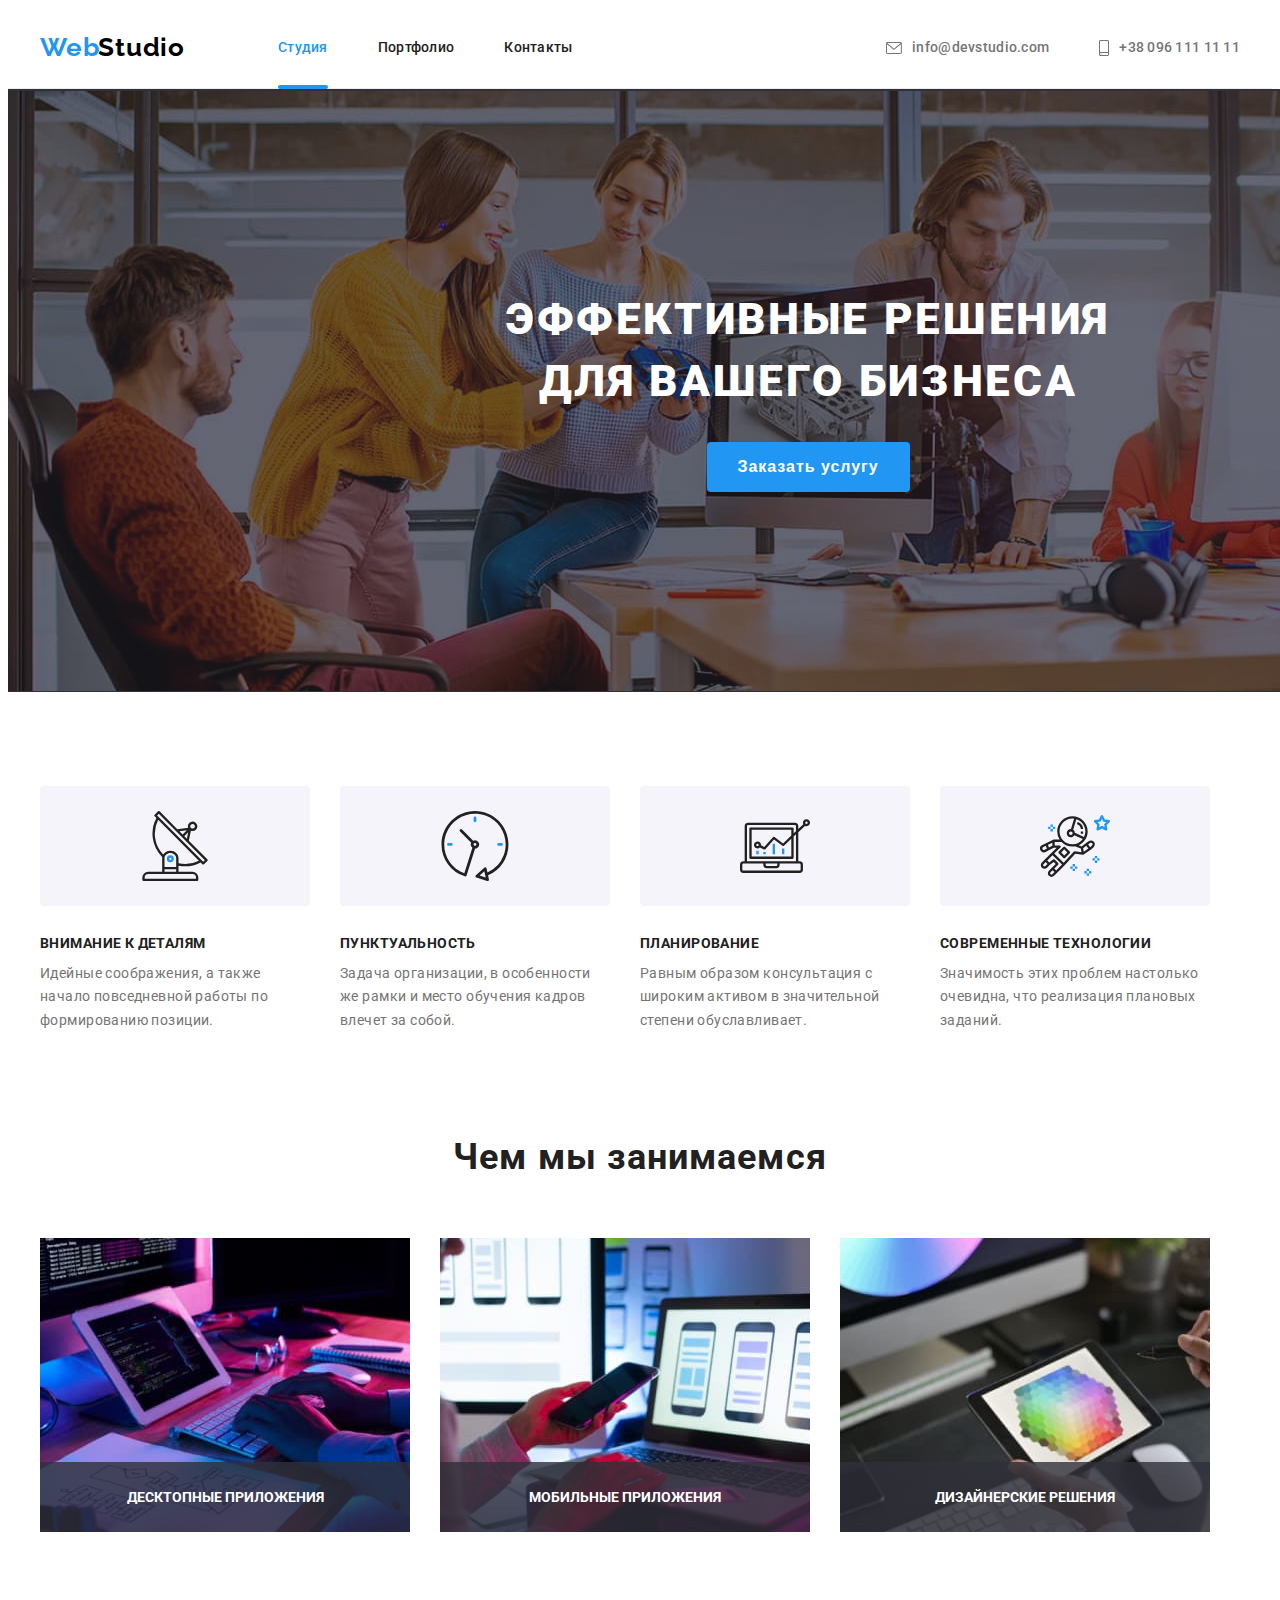
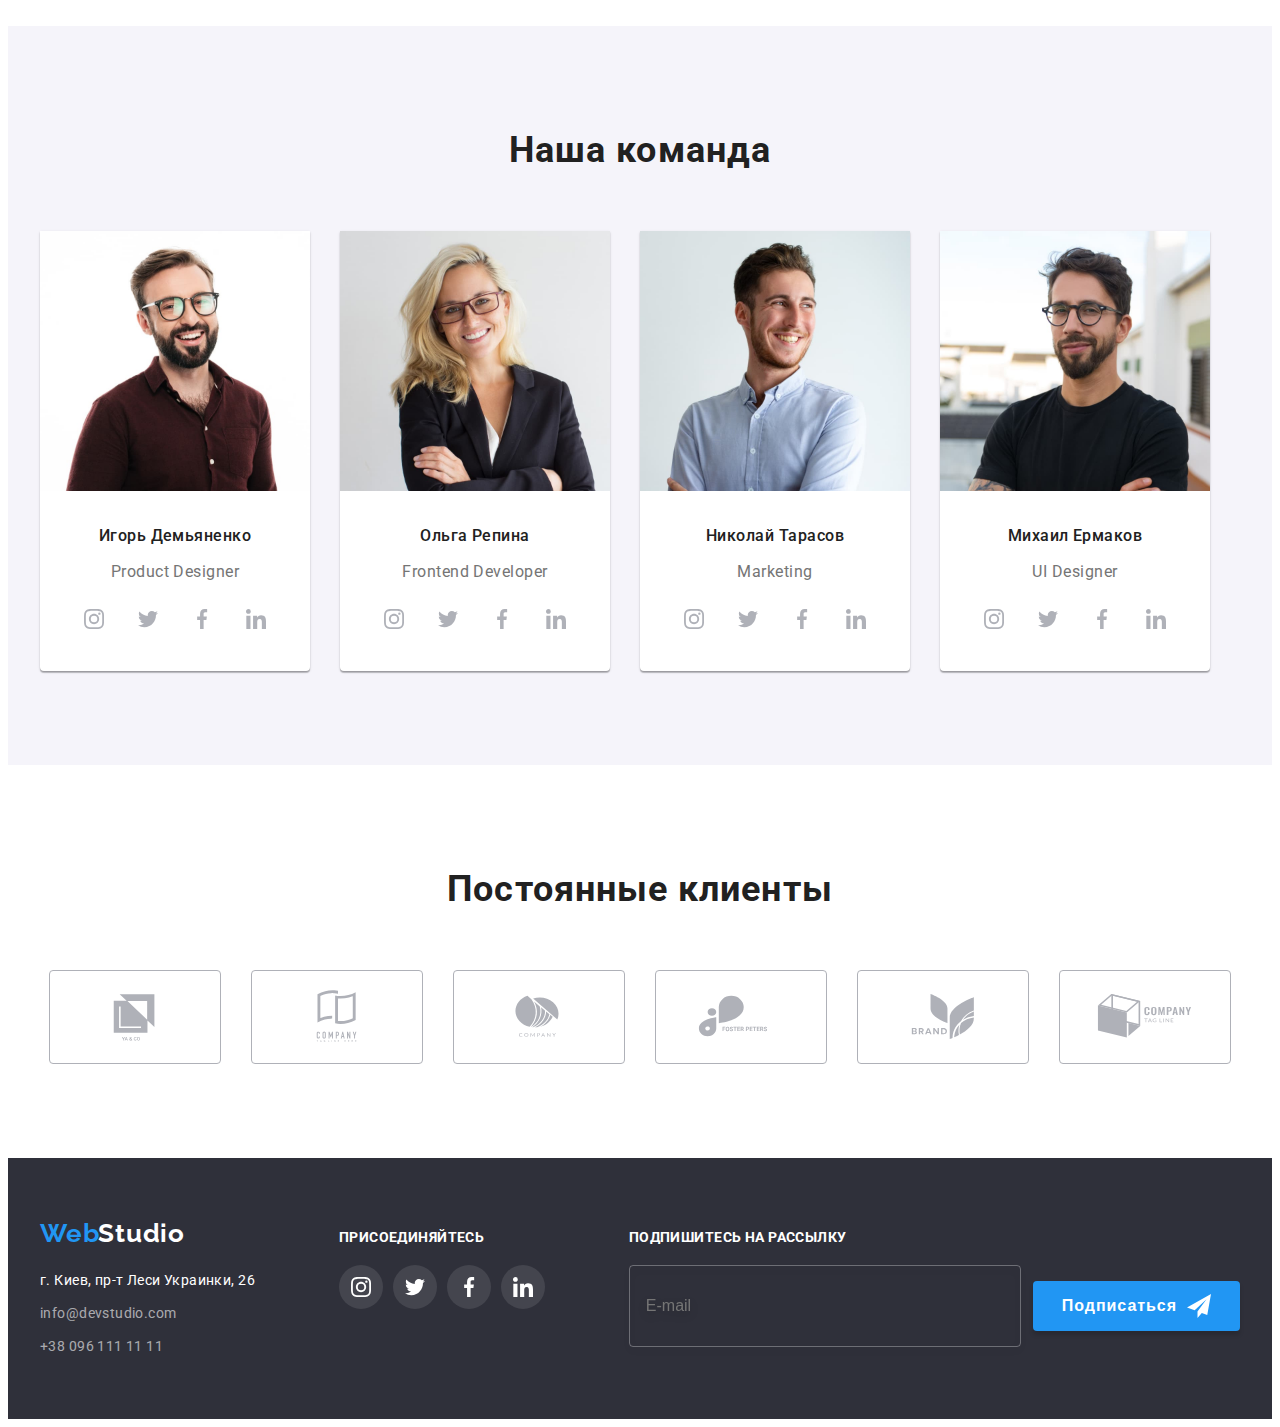
==== index.html @ ef0c88f1 "Initial commit" ====
<!DOCTYPE html>
<html lang="ru">
	<head>
		<meta charset="UTF-8" />
		<meta http-equiv="X-UA-Compatible" content="IE=edge" />
		<meta name="viewport" content="width=device-width, initial-scale=1.0" />
		<title>Студия</title>
		<link rel="preconnect" href="https://fonts.googleapis.com" />
		<link rel="preconnect" href="https://fonts.gstatic.com" crossorigin />
		<link
			href="https://fonts.googleapis.com/css2?family=Raleway:wght@700&family=Roboto:wght@400;500;700;900&display=swap"
			rel="stylesheet"
		/>
		<link
			rel="stylesheet"
			href="https://cdnjs.cloudflare.com/ajax/libs/modern-normalize/1.1.0/modern-normalize.min.css"
			integrity="sha512-wpPYUAdjBVSE4KJnH1VR1HeZfpl1ub8YT/NKx4PuQ5NmX2tKuGu6U/JRp5y+Y8XG2tV+wKQpNHVUX03MfMFn9Q=="
			crossorigin="anonymous"
			referrerpolicy="no-referrer"
		/>
		<link rel="stylesheet" href="./css/styles.css" />
	</head>
	<body>
		<!-- header section -->
		<header class="header">
			<div class="container header-container">
				<a class="logo link" href="index.html" lang="en">
					Web
					<span class="logo-text">Studio</span>
				</a>
				<nav class="nav">
					<ul class="nav-list list">
						<li><a class="nav-link link current" href="./index.html">Студия</a></li>
						<li><a class="nav-link link" href="./portfolio.html">Портфолио</a></li>
						<li><a class="nav-link link" href="">Контакты</a></li>
					</ul>
				</nav>
				<ul class="contacts-list list">
					<li>
						<a class="link header-contacts" href="mailto:info@devstudio.com">
							<svg class="contacts-icon" width="16" height="12">
								<use href="./images/icons/icons.svg#mail"></use>
							</svg>
							info@devstudio.com
						</a>
					</li>
					<li>
						<a class="link header-contacts" href="tel:+380961111111">
							<svg class="contacts-icon" width="10" height="16">
								<use href="./images/icons/icons.svg#smartphone"></use>
							</svg>
							+38 096 111 11 11
						</a>
					</li>
				</ul>
			</div>
		</header>
		<!-- main section -->
		<main class="maim">
			<!-- hero section -->
			<section class="hero section">
				<div class="hero-container container">
					<h1 class="hero-title">Эффективные решения для вашего бизнеса</h1>
					<button class="hero-btn" type="button" data-modal-open>Заказать услугу</button>
				</div>
			</section>
			<!-- abbout section -->
			<section class="abbout section">
				<div class="container">
					<h2 class="visually-hidden">Особености</h2>
					<ul class="list abbout-container">
						<li class="abbout-iteam">
							<div class="abbout-icon-box">
								<svg class="abbout-icon" width="70" height="70">
									<use href="./images/icons/icons.svg#antenna"></use>
								</svg>
							</div>
							<h3 class="abbout-title">Внимание к деталям</h3>
							<p class="abbout-text">
								Идейные соображения, а также начало повседневной работы по формированию позиции.
							</p>
						</li>
						<li class="abbout-iteam">
							<div class="abbout-icon-box">
								<svg class="abbout-icon" width="70" height="70">
									<use href="./images/icons/icons.svg#clock"></use>
								</svg>
							</div>
							<h3 class="abbout-title">Пунктуальность</h3>
							<p class="abbout-text">
								Задача организации, в особенности же рамки и место обучения кадров влечет за собой.
							</p>
						</li>
						<li class="abbout-iteam">
							<div class="abbout-icon-box">
								<svg class="abbout-icon" width="70" height="70">
									<use href="./images/icons/icons.svg#diagram"></use>
								</svg>
							</div>
							<h3 class="abbout-title">Планирование</h3>
							<p class="abbout-text">
								Равным образом консультация с широким активом в значительной степени обуславливает.
							</p>
						</li>
						<li class="abbout-iteam">
							<div class="abbout-icon-box">
								<svg class="abbout-icon" width="70" height="70">
									<use href="./images/icons/icons.svg#astronaut"></use>
								</svg>
							</div>
							<h3 class="abbout-title">Современные технологии</h3>
							<p class="abbout-text">Значимость этих проблем настолько очевидна, что реализация плановых заданий.</p>
						</li>
					</ul>
				</div>
			</section>
			<!--work section  -->
			<section class="work section">
				<div class="work-container container">
					<h2 class="work-title title">Чем мы занимаемся</h2>
					<ul class="work-containet list">
						<li class="work-item">
							<img class="work-picture" src="./images/index/work1.jpg" alt="Верстка" width="370" height="294" />
							<div class="work-box"><p class="work-text">Десктопные приложения</p></div>
						</li>
						<li class="work-item">
							<img src="./images/index/work2.jpg" alt="Дизайн" width="370" height="294" />
							<div class="work-box"><p class="work-text">Мобильные приложения</p></div>
						</li>
						<li class="work-item">
							<img src="./images/index/work3.jpg" alt="Внешнее оформление" width="370" height="294" />
							<div class="work-box"><p class="work-text">Дизайнерские решения</p></div>
						</li>
					</ul>
				</div>
			</section>
			<!-- team section -->
			<section class="team section">
				<div class="team-container container">
					<h2 class="team-title title">Наша команда</h2>
					<ul class="team-list list">
						<li class="team-iteam">
							<img
								class="team-img"
								src="./images/index/face1.jpg"
								alt="На фото Игорь Демьяненко"
								height="260"
								width="270"
							/>
							<div class="name-wrapper">
								<h3 class="name-title">Игорь Демьяненко</h3>
								<p class="name-text" lang="en">Product Designer</p>
								<ul class="social-list list">
									<li class="social-item item">
										<a class="socia-link" href="" target="_blank" rel="noopener noreferrer" aria-label="instagram">
											<svg class="social-icon" width="20" height="20">
												<use href="./images/icons/icons.svg#instagram"></use>
											</svg>
										</a>
									</li>
									<li class="social-item item">
										<a class="socia-link" href="" target="_blank" rel="noopener noreferrer" aria-label="twitter">
											<svg class="social-icon" width="20" height="20">
												<use href="./images/icons/icons.svg#twitter"></use>
											</svg>
										</a>
									</li>
									<li class="social-item item">
										<a class="socia-link" href="" target="_blank" rel="noopener noreferrer" aria-label="facebook">
											<svg class="social-icon" width="20" height="20">
												<use href="./images/icons/icons.svg#facebook"></use>
											</svg>
										</a>
									</li>
									<li class="social-item item">
										<a class="socia-link" href="" target="_blank" rel="noopener noreferrer" aria-label="linkedin">
											<svg class="social-icon" width="20" height="20">
												<use href="./images/icons/icons.svg#linkedin"></use>
											</svg>
										</a>
									</li>
								</ul>
							</div>
						</li>
						<li class="team-iteam">
							<img
								class="team-img"
								src="./images/index/face2.jpg"
								alt="На фото Ольга Репина"
								height="260"
								width="270"
							/>
							<div class="name-wrapper">
								<h3 class="name-title">Ольга Репина</h3>
								<p class="name-text" lang="en">Frontend Developer</p>
								<ul class="social-list list">
									<li class="social-item item">
										<a class="socia-link" href="" target="_blank" rel="noopener noreferrer" aria-label="instagram">
											<svg class="social-icon" width="20" height="20">
												<use href="./images/icons/icons.svg#instagram"></use>
											</svg>
										</a>
									</li>
									<li class="social-item item">
										<a class="socia-link" href="" target="_blank" rel="noopener noreferrer" aria-label="twitter">
											<svg class="social-icon" width="20" height="20">
												<use href="./images/icons/icons.svg#twitter"></use>
											</svg>
										</a>
									</li>
									<li class="social-item item">
										<a class="socia-link" href="" target="_blank" rel="noopener noreferrer" aria-label="facebook">
											<svg class="social-icon" width="20" height="20">
												<use href="./images/icons/icons.svg#facebook"></use>
											</svg>
										</a>
									</li>
									<li class="social-item item">
										<a class="socia-link" href="" target="_blank" rel="noopener noreferrer" aria-label="linkedin">
											<svg class="social-icon" width="20" height="20">
												<use href="./images/icons/icons.svg#linkedin"></use>
											</svg>
										</a>
									</li>
								</ul>
							</div>
						</li>
						<li class="team-iteam">
							<img
								class="team-img"
								src="./images/index/face3.jpg"
								alt="На фото Николай Тарасов"
								height="260"
								width="270"
							/>
							<div class="name-wrapper">
								<h3 class="name-title">Николай Тарасов</h3>
								<p class="name-text" lang="en">Marketing</p>
								<ul class="social-list list">
									<li class="social-item item">
										<a class="socia-link" href="" target="_blank" rel="noopener noreferrer" aria-label="instagram">
											<svg class="social-icon" width="20" height="20">
												<use href="./images/icons/icons.svg#instagram"></use>
											</svg>
										</a>
									</li>
									<li class="social-item item">
										<a class="socia-link" href="" target="_blank" rel="noopener noreferrer" aria-label="twitter">
											<svg class="social-icon" width="20" height="20">
												<use href="./images/icons/icons.svg#twitter"></use>
											</svg>
										</a>
									</li>
									<li class="social-item item">
										<a class="socia-link" href="" target="_blank" rel="noopener noreferrer" aria-label="facebook">
											<svg class="social-icon" width="20" height="20">
												<use href="./images/icons/icons.svg#facebook"></use>
											</svg>
										</a>
									</li>
									<li class="social-item item">
										<a class="socia-link" href="" target="_blank" rel="noopener noreferrer" aria-label="linkedin">
											<svg class="social-icon" width="20" height="20">
												<use href="./images/icons/icons.svg#linkedin"></use>
											</svg>
										</a>
									</li>
								</ul>
							</div>
						</li>
						<li class="team-iteam">
							<img
								class="team-img"
								src="./images/index/face4.jpg"
								alt="На фото Михаил Ермаков"
								height="260"
								width="270"
							/>
							<div class="name-wrapper">
								<h3 class="name-title">Михаил Ермаков</h3>
								<p class="name-text" lang="en">UI Designer</p>
								<ul class="social-list list">
									<li class="social-item item">
										<a class="socia-link" href="" target="_blank" rel="noopener noreferrer" aria-label="instagram">
											<svg class="social-icon" width="20" height="20">
												<use href="./images/icons/icons.svg#instagram"></use>
											</svg>
										</a>
									</li>
									<li class="social-item item">
										<a class="socia-link" href="" target="_blank" rel="noopener noreferrer" aria-label="twitter">
											<svg class="social-icon" width="20" height="20">
												<use href="./images/icons/icons.svg#twitter"></use>
											</svg>
										</a>
									</li>
									<li class="social-item item">
										<a class="socia-link" href="" target="_blank" rel="noopener noreferrer" aria-label="facebook">
											<svg class="social-icon" width="20" height="20">
												<use href="./images/icons/icons.svg#facebook"></use>
											</svg>
										</a>
									</li>
									<li class="social-item item">
										<a class="socia-link" href="" target="_blank" rel="noopener noreferrer" aria-label="linkedin">
											<svg class="social-icon" width="20" height="20">
												<use href="./images/icons/icons.svg#linkedin"></use>
											</svg>
										</a>
									</li>
								</ul>
							</div>
						</li>
					</ul>
				</div>
			</section>
			<section class="customers section">
				<div class="customers-container container">
					<h2 class="customers-title title">Постоянные клиенты</h2>
					<ul class="customers-list list">
						<li class="customers-item item">
							<a href="" class="customers-link link" target="_blank" rel="noopener noreferrer">
								<svg class="customers-icon icon" width="106" height="60">
									<use href="./images/icons/icons.svg#logo1"></use>
								</svg>
							</a>
						</li>
						<li class="customers-item item">
							<a href="" class="customers-link link" target="_blank" rel="noopener noreferrer">
								<svg class="customers-icon icon" width="106" height="60">
									<use href="./images/icons/icons.svg#logo2"></use>
								</svg>
							</a>
						</li>
						<li class="customers-item item">
							<a href="" class="customers-link link" target="_blank" rel="noopener noreferrer">
								<svg class="customers-icon icon" width="106" height="60">
									<use href="./images/icons/icons.svg#logo3"></use>
								</svg>
							</a>
						</li>
						<li class="customers-item item">
							<a href="" class="customers-link link" target="_blank" rel="noopener noreferrer">
								<svg class="customers-icon icon" width="106" height="60">
									<use href="./images/icons/icons.svg#logo4"></use>
								</svg>
							</a>
						</li>
						<li class="customers-item item">
							<a href="" class="customers-link link" target="_blank" rel="noopener noreferrer">
								<svg class="customers-icon icon" width="106" height="60">
									<use href="./images/icons/icons.svg#logo5"></use>
								</svg>
							</a>
						</li>
						<li class="customers-item item">
							<a href="" class="customers-link link" target="_blank" rel="noopener noreferrer">
								<svg class="customers-icon icon" width="106" height="60">
									<use href="./images/icons/icons.svg#logo6"></use>
								</svg>
							</a>
						</li>
					</ul>
				</div>
			</section>
		</main>
		<!-- footer section -->
		<footer class="footer">
			<div class="footer-container container">
				<div class="footer-address">
					<a class="footer-logo logo link" href="index.html" lang="en">
						Web
						<span class="logo-text-footer">Studio</span>
					</a>
					<address class="address">
						<ul class="address-list list">
							<li class="address-link">
								<a
									class="link map-link"
									href="https://goo.gl/maps/qAN8Z4eKV2x6crum7"
									target="_blank"
									rel="noopener noreferrer"
								>
									г. Киев, пр-т Леси Украинки, 26
								</a>
							</li>
							<li class="address-link">
								<a class="link contacts-footer" href="mailto:info@devstudio.com">info@devstudio.com</a>
							</li>
							<li class="address-link">
								<a class="link contacts-footer" href="tel:+380961111111">+38 096 111 11 11</a>
							</li>
						</ul>
					</address>
				</div>
				<div class="footer-socials">
					<h2 class="socials-title title">присоединяйтесь</h2>
					<ul class="footer-social-list list">
						<li class="footer-social-item item">
							<a class="footer-socia-link" href="" target="_blank" rel="noopener noreferrer" aria-label="instagram">
								<svg class="footer-social-icon" width="20" height="20">
									<use href="./images/icons/icons.svg#instagram"></use>
								</svg>
							</a>
						</li>
						<li class="footer-social-item item">
							<a class="footer-socia-link" href="" target="_blank" rel="noopener noreferrer" aria-label="twitter">
								<svg class="footer-social-icon" width="20" height="20">
									<use href="./images/icons/icons.svg#twitter"></use>
								</svg>
							</a>
						</li>
						<li class="footer-social-item item">
							<a class="footer-socia-link" href="" target="_blank" rel="noopener noreferrer" aria-label="facebook">
								<svg class="footer-social-icon" width="20" height="20">
									<use href="./images/icons/icons.svg#facebook"></use>
								</svg>
							</a>
						</li>
						<li class="footer-social-item item">
							<a class="footer-socia-link" href="" target="_blank" rel="noopener noreferrer" aria-label="linkedin">
								<svg class="footer-social-icon" width="20" height="20">
									<use href="./images/icons/icons.svg#linkedin"></use>
								</svg>
							</a>
						</li>
					</ul>
				</div>
				<div class="footer-subscribe">
					<h2 class="footer-subscribe-title title">Подпишитесь на рассылку</h2>
					<form class="footer-form">
						<input class="footer-form-input" type="email" name="footerusermail" placeholder="E-mail" />
						<button class="footer-form-btn" type="submit">
							Подписаться
							<svg class="footer-btn-icon" width="24" height="24">
								<use href="./images/icons/icons.svg#icon-send"></use>
							</svg>
						</button>
					</form>
				</div>
			</div>
		</footer>
		<!-- modal window -->
		<div class="backdrop is-hidden" data-modal>
			<div class="modal">
				<button class="modal-btn-close" type="button" data-modal-close>
					<svg class="modal-btn-icon" width="11" height="11">
						<use href="./images/icons/icons.svg#close"></use>
					</svg>
				</button>
				<!-- modal-form -->
				<form class="register-form">
					<strong class="register-form-title">Оставьте свои данные, мы вам перезвоним</strong>
					<div class="register-form-group" role="group">
						<label class="register-form-wrap" for="user-name">
							<span class="register-form-label">Имя</span>
							<input class="register-form-input" type="text" id="user-name" name="username" />
							<svg class="register-form-icon" width="12" height="12">
								<use href="./images/icons/icons.svg#modal-profile"></use>
							</svg>
						</label>
						<label class="register-form-wrap" for="user-phone">
							<span class="register-form-label">Телефон</span>
							<input class="register-form-input" type="tel" id="user-phone" name="userphone" />
							<svg class="register-form-icon" width="12" height="12">
								<use href="./images/icons/icons.svg#modal-phone"></use>
							</svg>
						</label>
						<label class="register-form-wrap" for="user-mail">
							<span class="register-form-label">Почта</span>
							<input class="register-form-input" type="email" id="user-mail" name="usermail" />
							<svg class="register-form-icon" width="12" height="12">
								<use href="./images/icons/icons.svg#modal-mail"></use>
							</svg>
						</label>
						<label class="register-form-wrap">
							<span class="register-form-label">Комментарий</span>
							<textarea class="register-form-message" name="coments" rows="5" placeholder="Введите текст"></textarea>
						</label>
					</div>

					<label class="register-form-agreement" for="checkbox">
						<input class="register-checkbox visually-hidden" required type="checkbox" name="agreement" id="checkbox" />
						<svg class="register-icon" width="16" height="15">
							<use class="register-icon-uncheck" href="./images/icons/icons.svg#register-icon-uncheck"></use>
							<use class="register-icon-check" href="./images/icons/icons.svg#register-icon-check"></use>
						</svg>
						<span class="register-form-agreement-text">
							Соглашаюсь с рассылкой и принимаю
							<a class="register-form-agreement-text-link" href="">Условия договора</a>
						</span>
					</label>

					<button class="register-form-btn" type="submit">Отправить</button>
				</form>
			</div>
		</div>
		<script src="./js/modal.js"></script>
	</body>
</html>
---- css/styles.css ----
/*  "Roboto", sans-serif;
	"Raleway", sans-serif; */
:root {
	--black-text-color: #212121;
	--gray-text-color: #757575;
	--blue-text-color: #2196f3;
	--selection-btn-color: #188ce8;
	--white-bgr-text-color: #ffffff;
	--gray-icon-color: #afb1b8;
	--secondary-bgr-color: #f5f4fa;
	--hero-footer-bgr-color: #2f303a;
	--footer-text-color: rgba(255, 255, 255, 0.6);
	--work-bgr-color: rgba(47, 48, 58, 0.8);
}
body {
	background-color: var(--white-bgr-text-color);
	font-family: "Roboto", sans-serif;
	color: var(--black-text-color);
}
/* reset */
h1,
h2,
h3,
h4,
h5,
h6,
p,
ul {
	margin: 0;
	padding: 0;
}
img {
	display: block;
}
.list {
	list-style: none;
}
.link {
	text-decoration: none;
	margin: 0;
	padding: 0;

	transition: color 250ms cubic-bezier(0.4, 0, 0.2, 1);
}
.visually-hidden {
	position: absolute;
	width: 1px;
	height: 1px;
	margin: -1px;
	border: 0;
	padding: 0;

	white-space: nowrap;
	clip-path: inset(100%);
	clip: rect(0 0 0 0);
	overflow: hidden;
}
/*  */
/* base styles */
.container {
	width: 1200px;
	padding-left: 15px;
	padding-right: 15px;
	margin-left: auto;
	margin-right: auto;
}
.section {
	padding-top: 94px;
	padding-bottom: 94px;
}
/* h2 title */
.title {
	font-weight: 700;
	font-size: 36px;
	line-height: 1.7;
	text-align: center;
	letter-spacing: 0.03em;
}
/*  */
/* header */
.header {
	border-bottom: 1px solid #ececec;
}
.header-container {
	display: flex;
	align-items: center;
	padding-top: 0;
	padding-bottom: 0;
}
.logo {
	color: var(--blue-text-color);
	font-family: "Raleway", sans-serif;
	font-weight: 700;
	font-size: 26px;
	line-height: 1.2;
	letter-spacing: 0.03em;
	word-spacing: -0.3em;

	margin-right: 93px;
}
.logo-text {
	color: #000000;
}
.nav-link,
.header-contacts {
	display: block;
}
.nav {
	margin-right: auto;
}

.nav-list {
	display: flex;
	gap: 50px;
}
.nav-link {
	color: var(--black-text-color);
	font-weight: 500;
	font-size: 14px;
	line-height: 1.1;
	letter-spacing: 0.02em;

	padding-top: 32px;
	padding-bottom: 32px;

	transition: color 250ms cubic-bezier(0.4, 0, 0.2, 1);
}
.contacts-list {
	display: flex;

	gap: 50px;
}
.header-contacts {
	display: flex;
	justify-content: center;
	align-items: center;

	color: var(--gray-text-color);
	font-weight: 500;
	font-size: 14px;
	line-height: 1.1;
	letter-spacing: 0.02em;

	padding-top: 32px;
	padding-bottom: 32px;

	transition: color 250ms cubic-bezier(0.4, 0, 0.2, 1);
}
.contacts-icon {
	fill: currentColor;
	margin-right: 10px;
}
.contacts-icon:hover,
.contacts-icon:focus {
	fill: currentColor;
}
.current {
	color: var(--blue-text-color);
	position: relative;
}
.current::after {
	content: "";
	position: absolute;
	bottom: -1px;

	display: block;
	width: 100%;
	height: 4px;

	border-radius: 2px;
	background-color: var(--blue-text-color);
}
.link:hover,
.link:focus {
	color: var(--blue-text-color);
}
.link:active {
	color: var(--selection-btn-color);
}

/* hero */
.hero {
	width: 1600px;
	margin-left: auto;
	margin-right: auto;
	background-color: var(--hero-footer-bgr-color);
	background-image: linear-gradient(to right, rgba(47, 48, 58, 0.4), rgba(47, 48, 58, 0.4)),
		url(../images/index/hero-bgr.jpg);
	background-repeat: no-repeat;
	background-position: center;
	padding-top: 200px;
	padding-bottom: 200px;
}
.hero-container {
	padding-top: 0;
	padding-bottom: 0;
}
.hero-title {
	color: var(--white-bgr-text-color);
	font-weight: 900;
	font-size: 44px;
	line-height: 1.4;
	text-align: center;
	letter-spacing: 0.06em;
	text-transform: uppercase;

	width: 696px;
	margin-bottom: 30px;
	margin-left: auto;
	margin-right: auto;
}
.hero-btn {
	display: block;
	background-color: var(--blue-text-color);
	color: var(--white-bgr-text-color);
	border: none;
	cursor: pointer;
	font-weight: 700;
	font-size: 16px;
	line-height: 1.9;
	letter-spacing: 0.06em;
	border-radius: 4px;

	min-width: 200px;
	min-height: 50px;
	margin-left: auto;
	margin-right: auto;
	padding: 9px 31px;

	transition: background-color 250ms cubic-bezier(0.4, 0, 0.2, 1);
}

.hero-btn:hover,
.hero-btn:focus {
	background-color: var(--selection-btn-color);
}
/* abbout */
.abbout-container {
	display: flex;
	gap: 30px;
}
.abbout-icon-box {
	margin-bottom: 30px;
	display: flex;
	align-items: center;
	justify-content: center;
	width: 270px;
	height: 120px;
	background: var(--secondary-bgr-color);
	border-radius: 4px;
}
.abbout-title {
	color: var(--black-text-color);
	font-weight: 700;
	font-size: 14px;
	line-height: 1.1;
	letter-spacing: 0.03em;
	text-transform: uppercase;

	margin-bottom: 10px;
}
.abbout-iteam {
	width: 270px;
}
.abbout-text {
	color: var(--gray-text-color);
	font-size: 14px;
	line-height: 1.7;
	letter-spacing: 0.03em;

	width: 270px;
}

/* work */
.work {
	padding-top: 0;
}

.work-title {
	margin-bottom: 50px;
}
.work-containet {
	display: flex;
	gap: 30px;
}
/* .work-picture {

} */
.work-item {
	position: relative;
	display: flex;
	width: 370px;
}
.work-box {
	display: flex;
	align-items: center;
	justify-content: center;
	position: absolute;
	bottom: 0;
	width: 370px;
	height: 70px;
	background-color: var(--work-bgr-color);
}
.work-text {
	font-weight: 700;
	font-size: 14px;
	line-height: calc(16 / 14);
	text-transform: uppercase;
	color: var(--white-bgr-text-color);
	cursor: default;
}
/* team section*/
.team {
	background-color: var(--secondary-bgr-color);
}
.team-title {
	margin-bottom: 50px;
}
.team-list {
	display: flex;
	gap: 30px;
}
.name-wrapper {
	padding-top: 30px;
	padding-bottom: 30px;
	padding-left: 5px;
	padding-right: 5px;
}
.team-iteam {
	background: var(--white-bgr-text-color);
	border-radius: 0px 0px 4px 4px;
	box-shadow: 0px 1px 3px rgba(0, 0, 0, 0.12), 0px 1px 1px rgba(0, 0, 0, 0.14), 0px 2px 1px rgba(0, 0, 0, 0.2);

	width: 270px;
}
.name-title {
	color: var(--black-text-color);
	font-weight: 500;
	font-size: 16px;
	line-height: 1.9;
	text-align: center;
	letter-spacing: 0.03em;

	margin-bottom: 10px;
}
.name-text {
	color: var(--gray-text-color);
	font-size: 16px;
	line-height: calc(19 / 16);
	text-align: center;
	letter-spacing: 0.03em;

	margin-bottom: 16px;
}
.social-list {
	display: flex;
	align-items: center;
	justify-content: center;
	gap: 10px;
}
.socia-link {
	display: flex;
	align-items: center;
	justify-content: center;
	width: 44px;
	height: 44px;
	border-radius: 50%;

	transition: background-color 250ms cubic-bezier(0.4, 0, 0.2, 1);
}
.socia-link:hover,
.socia-link:focus {
	background-color: var(--blue-text-color);
	border-radius: 50%;
}
.social-icon {
	fill: var(--gray-icon-color);

	transition: fill 250ms cubic-bezier(0.4, 0, 0.2, 1);
}
.socia-link:hover .social-icon,
.socia-link:focus .social-icon {
	fill: var(--white-bgr-text-color);
}
/* customers section */
.customers-title {
	margin-bottom: 50px;
}
.customers-list {
	display: flex;
	align-items: center;
	justify-content: center;
	gap: 30px;
}
.customers-link {
	border: 1px solid var(--gray-icon-color);
	border-radius: 4px;
	width: 170px;
	height: 92px;
	display: flex;
	justify-content: center;
	align-items: center;

	transition: border 250ms cubic-bezier(0.4, 0, 0.2, 1);
}
.customers-link:hover,
.customers-link:focus {
	border: 1px solid var(--blue-text-color);
	border-radius: 4px;
}
.customers-icon {
	fill: var(--gray-icon-color);

	transition: fill 250ms cubic-bezier(0.4, 0, 0.2, 1);
}
.customers-link:hover .customers-icon,
.customers-link:focus .customers-icon {
	fill: var(--blue-text-color);
}

/* footer */
.footer {
	background-color: var(--hero-footer-bgr-color);
	padding-top: 60px;
	padding-bottom: 60px;
}
.footer-container {
	display: flex;
	justify-content: space-between;
	align-items: baseline;
	gap: 70px;
	padding-top: 0;
	padding-bottom: 0;
}
.footer-logo {
	display: inline-block;
	margin-right: 0;
	margin-bottom: 20px;
}
.logo-text-footer {
	color: var(--white-bgr-text-color);
}

.address {
	font-style: normal;
}
.address-link {
	margin-bottom: 9px;
}
.address-link:nth-last-child(1) {
	margin-bottom: 0;
}
.map-link {
	color: var(--white-bgr-text-color);
	font-size: 14px;
	line-height: 1.7;
	letter-spacing: 0.03em;
}
.contacts-footer {
	color: var(--footer-text-color);
	font-size: 14px;
	line-height: 1.7;
	letter-spacing: 0.03em;
}

.socials-title {
	text-align: left;
	color: var(--white-bgr-text-color);
	font-size: 14px;
	line-height: calc(16 / 14);
	text-transform: uppercase;
	margin-bottom: 20px;
}
.footer-social-links-box {
	padding-bottom: 30px;
}
.footer-social-list {
	display: flex;
	align-items: center;
	justify-content: center;
	gap: 10px;
}
.footer-socia-link {
	display: flex;
	align-items: center;
	justify-content: center;
	width: 44px;
	height: 44px;
	background-color: rgba(255, 255, 255, 0.1);
	border-radius: 50%;

	transition: background-color 250ms cubic-bezier(0.4, 0, 0.2, 1);
}
.footer-socia-link:hover,
.socia-link:focus {
	background-color: var(--blue-text-color);
}
.footer-social-icon {
	fill: var(--white-bgr-text-color);

	transition: fill 250ms cubic-bezier(0.4, 0, 0.2, 1);
}
.footer-socia-link:hover .social-icon {
	fill: var(--white-bgr-text-color);
}
.footer-subscribe-title {
	text-align: left;
	color: var(--white-bgr-text-color);
	font-size: 14px;
	line-height: calc(16 / 14);
	text-transform: uppercase;
	margin-bottom: 20px;
}

.footer-form {
	display: flex;
	align-items: center;
	justify-content: center;
	gap: 12px;
}

.footer-form-input {
	width: 358px;
	height: 50px;

	font-size: 16px;
	line-height: calc(20 / 16);

	color: rgba(255, 255, 255, 0.6);

	background-color: transparent;
	border: 1px solid rgba(255, 255, 255, 0.3);
	filter: drop-shadow(0px 4px 4px rgba(0, 0, 0, 0.15));
	border-radius: 4px;

	padding: 15px 16px;

	outline: transparent;
}

.footer-form-btn {
	display: flex;
	justify-content: center;
	align-items: center;
	gap: 10px;

	min-width: 200px;
	min-height: 50px;
	padding: 10px 29px;

	background-color: var(--blue-text-color);
	color: var(--white-bgr-text-color);
	fill: var(--white-bgr-text-color);
	border: none;
	cursor: pointer;
	font-weight: 700;
	font-size: 16px;
	line-height: calc(30 / 16);
	letter-spacing: 0.06em;
	border-radius: 4px;

	box-shadow: 0px 4px 4px rgba(0, 0, 0, 0.15);

	transition: background-color 250ms cubic-bezier(0.4, 0, 0.2, 1);
}
.footer-form-btn:hover,
.footer-form-btn:focus {
	background-color: var(--selection-btn-color);
}

/**
  |============================
  | portfolio.html
  |============================
*/
.filter {
	display: flex;
	justify-content: center;
	gap: 8px;
	margin-bottom: 50px;
}
/* filter button */
.filter-btn {
	cursor: pointer;
	font-family: "Roboto";
	font-weight: 500;
	font-size: 16px;
	line-height: 1.6;
	text-align: center;
	letter-spacing: 0.03em;
	background-color: var(--secondary-bgr-color);

	padding: 5px 22px;
	border-radius: 4px;
	border: none;

	transition: background-color 250ms cubic-bezier(0.4, 0, 0.2, 1), color 250ms cubic-bezier(0.4, 0, 0.2, 1),
		box-shadow 250ms cubic-bezier(0.4, 0, 0.2, 1);
}
.filter-btn:hover,
.filter-btn:focus {
	background-color: var(--selection-btn-color);
	color: var(--white-bgr-text-color);
	box-shadow: 0px 3px 1px rgba(0, 0, 0, 0.1), 0px 1px 2px rgba(0, 0, 0, 0.08), 0px 2px 2px rgba(0, 0, 0, 0.12);
}
.current-btn {
	background-color: var(--blue-text-color);
	color: var(--white-bgr-text-color);
}
/* portfolio list */
.portfolio-list {
	display: flex;
	flex-wrap: wrap;
	gap: 30px;
}
.portrolio-wrapper {
	padding: 20px 24px;
	border: 1px solid #eeeeee;
	border-top: none;
}
.portfolio-link {
	display: block;
	transition: box-shadow 250ms cubic-bezier(0.4, 0, 0.2, 1);
}
.portfolio-link:hover,
.portfolio-link:focus {
	box-shadow: 0px 1px 1px rgba(0, 0, 0, 0.12), 0px 4px 4px rgba(0, 0, 0, 0.06), 1px 4px 6px rgba(0, 0, 0, 0.16);
}
.portfolio-title {
	color: var(--black-text-color);
	font-weight: 700;
	font-size: 18px;
	line-height: 2;
	letter-spacing: 0.06em;

	margin-bottom: 4px;
}
.portfolio-text {
	color: var(--gray-text-color);
	font-size: 16px;
	line-height: 1.9;
	letter-spacing: 0.03em;
}

.portfilio-card {
	position: relative;
	overflow: hidden;
}

.overlay {
	position: absolute;
	top: 0;
	left: 0;

	transform: translateY(100%);

	width: 100%;
	height: 100%;
	padding: 63px 24px;

	display: flex;
	align-items: center;
	justify-content: center;

	background: rgba(33, 150, 243, 0.9);

	transition: transform 250ms cubic-bezier(0.4, 0, 0.2, 1);
}
.portfolio-link:hover .overlay {
	transform: translateY(0);
}
.overlay-text {
	font-family: "Roboto";
	font-size: 18px;
	line-height: calc(28 / 18);
	letter-spacing: 0.03em;
	text-align: left;

	color: #ffffff;
}
/**
  |============================
  | modal
  |============================
*/
.backdrop {
	position: fixed;
	top: 0;
	left: 0;

	width: 100%;
	height: 100%;

	background: rgba(0, 0, 0, 0.2);

	opacity: 1;
	visibility: visible;
	pointer-events: initial;

	transition: opacity 250ms cubic-bezier(0.4, 0, 0.2, 1), visibility 250ms cubic-bezier(0.4, 0, 0.2, 1);
}

.backdrop.is-hidden {
	opacity: 0;
	visibility: hidden;
	pointer-events: none;
}

.modal {
	position: absolute;
	top: 50%;
	left: 50%;

	width: 528px;
	height: 581px;

	opacity: 1;

	padding: 40px;

	background-color: var(--white-bgr-text-color);
	box-shadow: 0px 1px 3px rgba(0, 0, 0, 0.12), 0px 1px 1px rgba(0, 0, 0, 0.14), 0px 2px 1px rgba(0, 0, 0, 0.2);
	border-radius: 4px;

	transform: translate(-50%, -50%) scale(1);
	transition: transform 250ms cubic-bezier(0.4, 0, 0.2, 1), opacity 250ms cubic-bezier(0.4, 0, 0.2, 1);
}

.backdrop.is-hidden .modal {
	opacity: 0;
	transform: translate(-50%, -50%) scale(0.9);
}
.modal-btn-close {
	position: absolute;
	top: 8px;
	right: 8px;

	width: 30px;
	height: 30px;

	padding: 0;

	border-radius: 50%;
	background: #ffffff;
	border: 1px solid rgba(0, 0, 0, 0.1);
	cursor: pointer;
	transition: fill 250ms cubic-bezier(0.4, 0, 0.2, 1);
}
.modal-btn-close:hover,
.modal-btn-close:focus {
	fill: var(--blue-text-color);
}

/**
  |============================
  | modal-form
  |============================
*/
.register-form {
	text-align: center;
}
.register-form-title {
	display: block;
	margin-bottom: 12px;

	font-size: 20px;
	line-height: calc(23 / 20);
	text-align: center;

	color: var(--black-text-color);
}
.register-form-group {
	margin-bottom: 20px;
}
.register-form-wrap {
	position: relative;
	display: block;
	margin-bottom: 10px;
}
.register-form-wrap:last-child {
	margin-bottom: 0;
}
.register-form-label {
	color: var(--gray-text-color);
	font-size: 12px;
	line-height: calc(14 / 12);
	letter-spacing: 0.01em;

	display: block;
	text-align: left;
	margin-bottom: 4px;
}

.register-form-input,
.register-form-message {
	font-size: 14px;
	line-height: calc(16 / 14);
	letter-spacing: 0.01em;

	width: 100%;
	border: 1px solid rgba(33, 33, 33, 0.2);
	padding: 12px;
	padding-left: 42px;
	border-radius: 4px;

	outline: transparent;

	transition: border-color 250ms cubic-bezier(0.4, 0, 0.2, 1);
}
.register-form-input {
	height: 40px;
}

.register-form-input:focus,
.register-form-message:focus {
	border-color: var(--blue-text-color);
}
.register-form-message::placeholder {
	color: rgba(117, 117, 117, 0.5);
}
.register-form-message {
	resize: none;
	height: 120px;
	padding: 12px 16px;
}
.register-form-icon {
	fill: var(--black-text-color);
	position: absolute;
	bottom: 14px;
	left: 15px;
	transition: fill 250ms cubic-bezier(0.4, 0, 0.2, 1);
}
.register-form-input:focus + .register-form-icon {
	fill: var(--blue-text-color);
}
.register-form-agreement {
	display: flex;
	align-items: center;
	justify-content: center;
	gap: 8px;
	margin-bottom: 30px;
}

.register-form-agreement-text {
	color: var(--gray-text-color);
	font-size: 14px;
	line-height: calc(24 / 14);
	user-select: none;
	text-underline-position: under;
}
.register-checkbox:focus-within + .register-icon {
	box-shadow: 0 0 0 2px #212121;
	border-radius: 2px;
}

.register-form-agreement-text-link {
	color: var(--blue-text-color);
}

.register-checkbox:checked + .register-icon .register-icon-uncheck {
	opacity: 0;
}
.register-icon-check {
	opacity: 0;
	transition: opacity 250ms cubic-bezier(0.4, 0, 0.2, 1);
}
.register-checkbox:checked + .register-icon .register-icon-check {
	opacity: 1;
}

.register-form-btn {
	display: block;
	background-color: var(--blue-text-color);
	color: var(--white-bgr-text-color);
	border: none;
	cursor: pointer;
	font-weight: 700;
	font-size: 16px;
	line-height: 1.9;
	letter-spacing: 0.06em;
	border-radius: 4px;

	min-width: 200px;
	min-height: 50px;
	margin-left: auto;
	margin-right: auto;
	padding: 9px 55px;

	box-shadow: 0px 4px 4px rgba(0, 0, 0, 0.15);

	transition: background-color 250ms cubic-bezier(0.4, 0, 0.2, 1);
}
.register-form-btn:hover,
.register-form-btn:focus {
	background-color: var(--selection-btn-color);
}
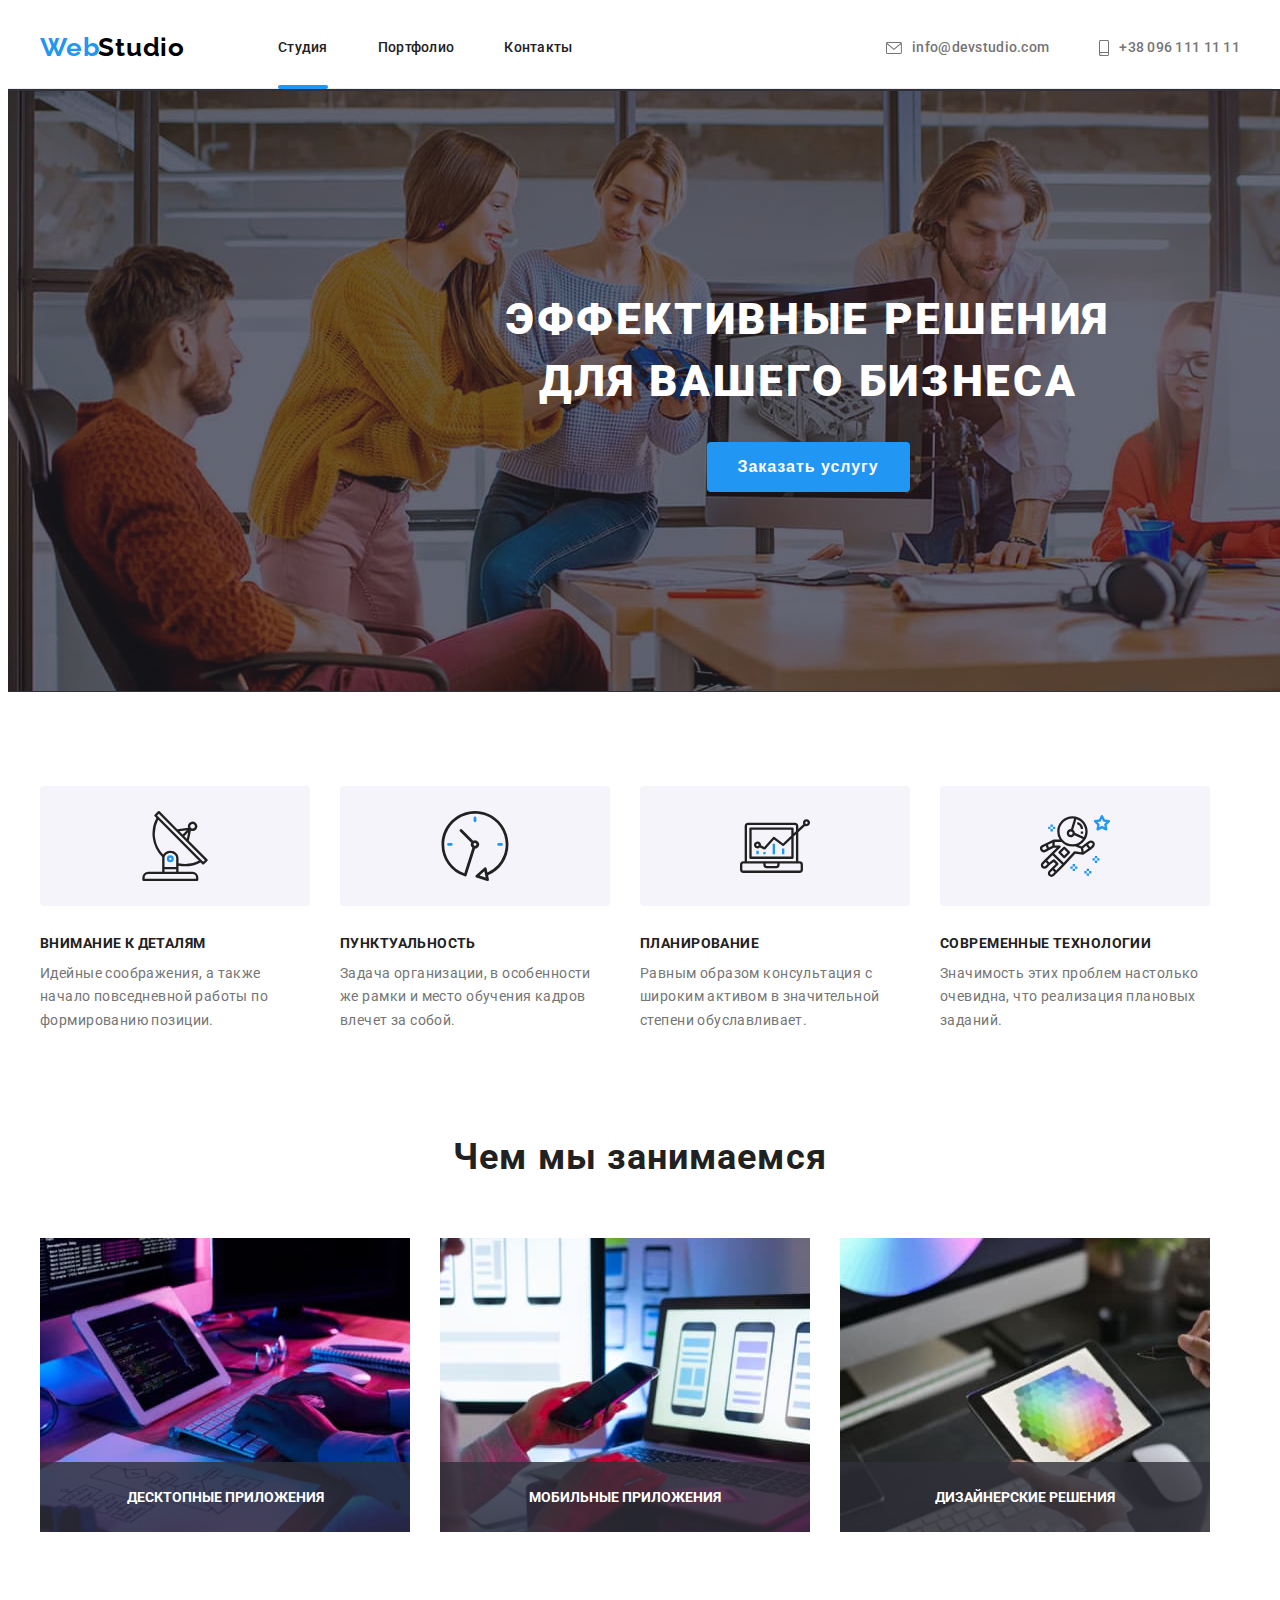
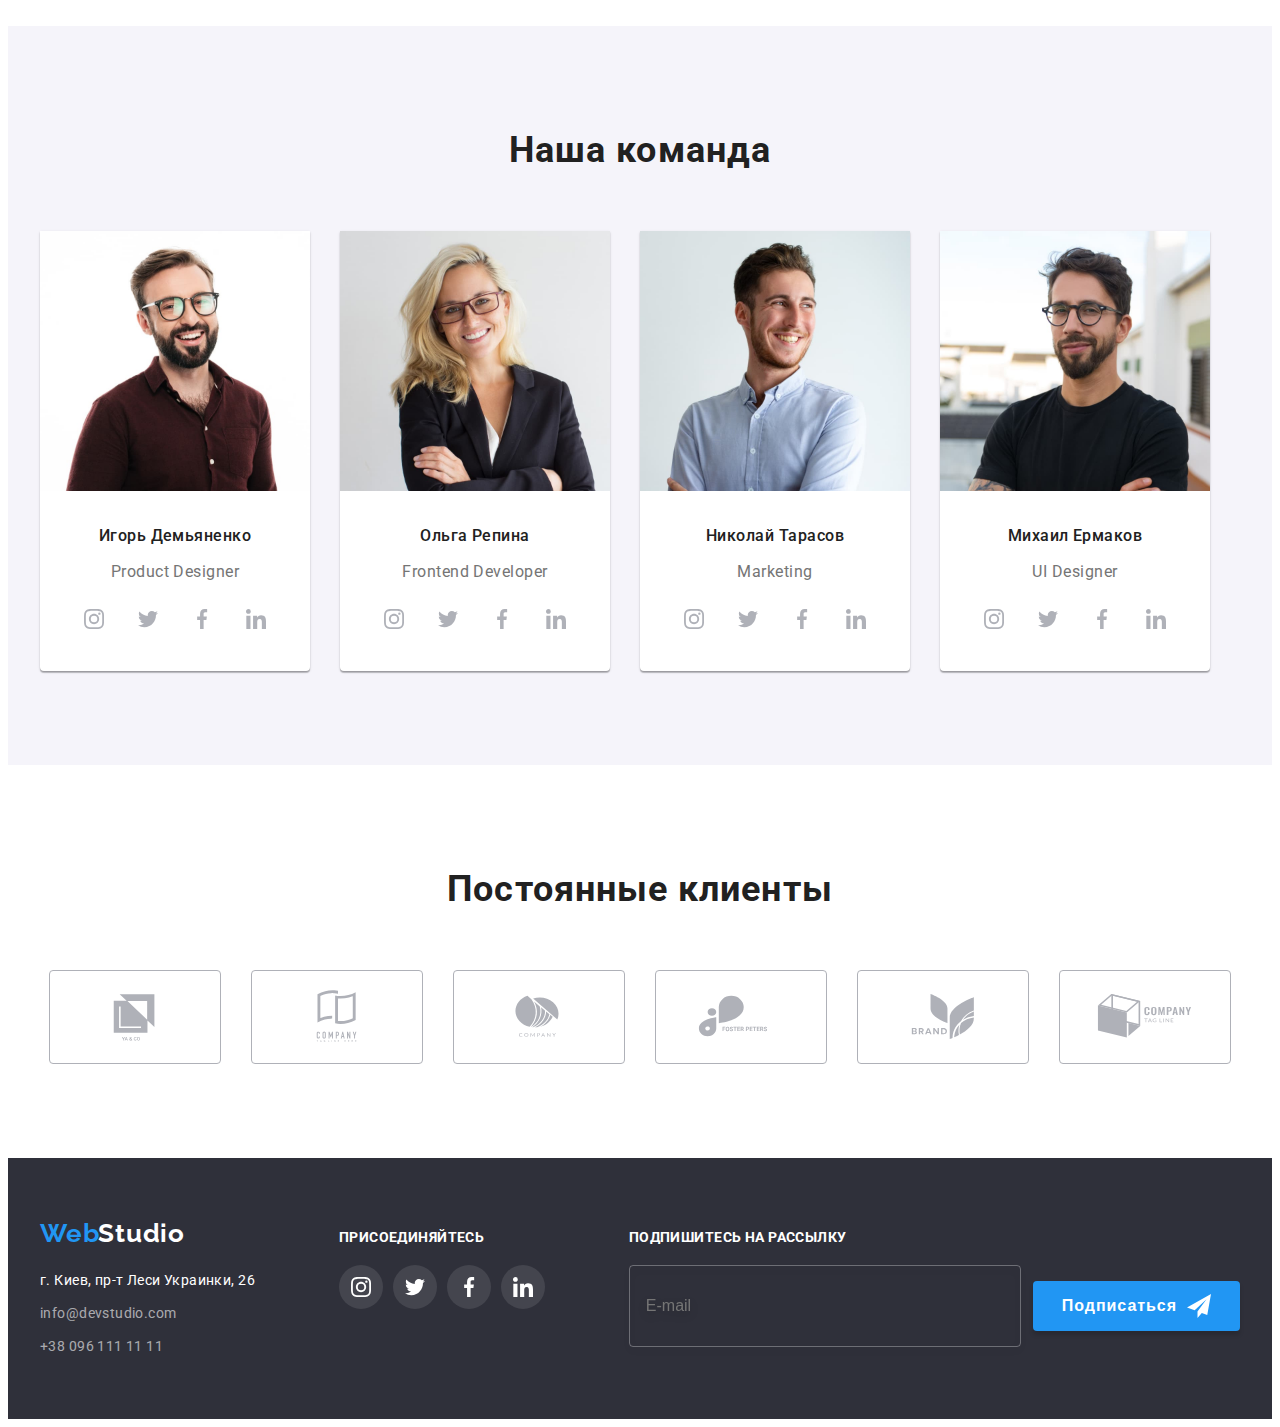
==== commit e2575714: "bem!!!" ====
--- a/index.html
+++ b/index.html
@@ -18,35 +18,36 @@
 			crossorigin="anonymous"
 			referrerpolicy="no-referrer"
 		/>
+		<link rel="stylesheet" href="/./scss/main.scss" />
 		<link rel="stylesheet" href="./css/styles.css" />
 	</head>
 	<body>
 		<!-- header section -->
 		<header class="header">
-			<div class="container header-container">
-				<a class="logo link" href="index.html" lang="en">
+			<div class="container header__container">
+				<a class="logo header__logo link" href="index.html" lang="en">
 					Web
-					<span class="logo-text">Studio</span>
+					<span class="logo__text--black">Studio</span>
 				</a>
 				<nav class="nav">
-					<ul class="nav-list list">
-						<li><a class="nav-link link current" href="./index.html">Студия</a></li>
-						<li><a class="nav-link link" href="./portfolio.html">Портфолио</a></li>
-						<li><a class="nav-link link" href="">Контакты</a></li>
+					<ul class="nav__list list">
+						<li><a class="nav__link link current" href="./index.html">Студия</a></li>
+						<li><a class="nav__link link" href="./portfolio.html">Портфолио</a></li>
+						<li><a class="nav__link link" href="">Контакты</a></li>
 					</ul>
 				</nav>
-				<ul class="contacts-list list">
+				<ul class="header__list list">
 					<li>
-						<a class="link header-contacts" href="mailto:info@devstudio.com">
-							<svg class="contacts-icon" width="16" height="12">
+						<a class="link header__contacts" href="mailto:info@devstudio.com">
+							<svg class="header__icon" width="16" height="12">
 								<use href="./images/icons/icons.svg#mail"></use>
 							</svg>
 							info@devstudio.com
 						</a>
 					</li>
 					<li>
-						<a class="link header-contacts" href="tel:+380961111111">
-							<svg class="contacts-icon" width="10" height="16">
+						<a class="link header__contacts" href="tel:+380961111111">
+							<svg class="header__icon" width="10" height="16">
 								<use href="./images/icons/icons.svg#smartphone"></use>
 							</svg>
 							+38 096 111 11 11
@@ -56,60 +57,60 @@
 			</div>
 		</header>
 		<!-- main section -->
-		<main class="maim">
+		<main class="main">
 			<!-- hero section -->
 			<section class="hero section">
-				<div class="hero-container container">
-					<h1 class="hero-title">Эффективные решения для вашего бизнеса</h1>
-					<button class="hero-btn" type="button" data-modal-open>Заказать услугу</button>
+				<div class="hero__container container">
+					<h1 class="hero__title">Эффективные решения для вашего бизнеса</h1>
+					<button class="hero__btn" type="button" data-modal-open>Заказать услугу</button>
 				</div>
 			</section>
 			<!-- abbout section -->
 			<section class="abbout section">
 				<div class="container">
-					<h2 class="visually-hidden">Особености</h2>
-					<ul class="list abbout-container">
-						<li class="abbout-iteam">
-							<div class="abbout-icon-box">
-								<svg class="abbout-icon" width="70" height="70">
+					<h2 class="abbout__title--hidden visually-hidden">Особености</h2>
+					<ul class="list abbout__list">
+						<li class="abbout__item">
+							<div class="abbout__elem">
+								<svg class="abbout__icon" width="70" height="70">
 									<use href="./images/icons/icons.svg#antenna"></use>
 								</svg>
 							</div>
-							<h3 class="abbout-title">Внимание к деталям</h3>
-							<p class="abbout-text">
+							<h3 class="abbout__title">Внимание к деталям</h3>
+							<p class="abbout__text">
 								Идейные соображения, а также начало повседневной работы по формированию позиции.
 							</p>
 						</li>
-						<li class="abbout-iteam">
-							<div class="abbout-icon-box">
-								<svg class="abbout-icon" width="70" height="70">
+						<li class="abbout__item">
+							<div class="abbout__elem">
+								<svg class="abbout__icon" width="70" height="70">
 									<use href="./images/icons/icons.svg#clock"></use>
 								</svg>
 							</div>
-							<h3 class="abbout-title">Пунктуальность</h3>
-							<p class="abbout-text">
+							<h3 class="abbout__title">Пунктуальность</h3>
+							<p class="abbout__text">
 								Задача организации, в особенности же рамки и место обучения кадров влечет за собой.
 							</p>
 						</li>
-						<li class="abbout-iteam">
-							<div class="abbout-icon-box">
-								<svg class="abbout-icon" width="70" height="70">
+						<li class="abbout__item">
+							<div class="abbout__elem">
+								<svg class="abbout__icon" width="70" height="70">
 									<use href="./images/icons/icons.svg#diagram"></use>
 								</svg>
 							</div>
-							<h3 class="abbout-title">Планирование</h3>
-							<p class="abbout-text">
+							<h3 class="abbout__title">Планирование</h3>
+							<p class="abbout__text">
 								Равным образом консультация с широким активом в значительной степени обуславливает.
 							</p>
 						</li>
-						<li class="abbout-iteam">
-							<div class="abbout-icon-box">
-								<svg class="abbout-icon" width="70" height="70">
+						<li class="abbout__item">
+							<div class="abbout__elem">
+								<svg class="abbout__icon" width="70" height="70">
 									<use href="./images/icons/icons.svg#astronaut"></use>
 								</svg>
 							</div>
-							<h3 class="abbout-title">Современные технологии</h3>
-							<p class="abbout-text">Значимость этих проблем настолько очевидна, что реализация плановых заданий.</p>
+							<h3 class="abbout__title">Современные технологии</h3>
+							<p class="abbout__text">Значимость этих проблем настолько очевидна, что реализация плановых заданий.</p>
 						</li>
 					</ul>
 				</div>
@@ -117,64 +118,70 @@
 			<!--work section  -->
 			<section class="work section">
 				<div class="work-container container">
-					<h2 class="work-title title">Чем мы занимаемся</h2>
-					<ul class="work-containet list">
-						<li class="work-item">
-							<img class="work-picture" src="./images/index/work1.jpg" alt="Верстка" width="370" height="294" />
-							<div class="work-box"><p class="work-text">Десктопные приложения</p></div>
-						</li>
-						<li class="work-item">
-							<img src="./images/index/work2.jpg" alt="Дизайн" width="370" height="294" />
-							<div class="work-box"><p class="work-text">Мобильные приложения</p></div>
-						</li>
-						<li class="work-item">
-							<img src="./images/index/work3.jpg" alt="Внешнее оформление" width="370" height="294" />
-							<div class="work-box"><p class="work-text">Дизайнерские решения</p></div>
+					<h2 class="work__title title">Чем мы занимаемся</h2>
+					<ul class="work__list list">
+						<li class="work__item">
+							<img class="work__picture" src="./images/index/work1.jpg" alt="Верстка" width="370" height="294" />
+							<div class="work__box--text-position"><p class="work__text">Десктопные приложения</p></div>
+						</li>
+						<li class="work__item">
+							<img class="work__picture" src="./images/index/work2.jpg" alt="Дизайн" width="370" height="294" />
+							<div class="work__box--text-position"><p class="work__text">Мобильные приложения</p></div>
+						</li>
+						<li class="work__item">
+							<img
+								class="work__picture"
+								src="./images/index/work3.jpg"
+								alt="Внешнее оформление"
+								width="370"
+								height="294"
+							/>
+							<div class="work__box--text-position"><p class="work__text">Дизайнерские решения</p></div>
 						</li>
 					</ul>
 				</div>
 			</section>
 			<!-- team section -->
 			<section class="team section">
-				<div class="team-container container">
-					<h2 class="team-title title">Наша команда</h2>
-					<ul class="team-list list">
-						<li class="team-iteam">
+				<div class="team__container container">
+					<h2 class="team__title title">Наша команда</h2>
+					<ul class="team__list list">
+						<li class="team__item">
 							<img
-								class="team-img"
+								class="team__img"
 								src="./images/index/face1.jpg"
 								alt="На фото Игорь Демьяненко"
 								height="260"
 								width="270"
 							/>
-							<div class="name-wrapper">
-								<h3 class="name-title">Игорь Демьяненко</h3>
-								<p class="name-text" lang="en">Product Designer</p>
-								<ul class="social-list list">
-									<li class="social-item item">
-										<a class="socia-link" href="" target="_blank" rel="noopener noreferrer" aria-label="instagram">
-											<svg class="social-icon" width="20" height="20">
+							<div class="team__name-wrapper">
+								<h3 class="team__name">Игорь Демьяненко</h3>
+								<p class="team__job" lang="en">Product Designer</p>
+								<ul class="team__social social list">
+									<li class="social__item item">
+										<a class="social__link" href="" target="_blank" rel="noopener noreferrer" aria-label="instagram">
+											<svg class="social__icon" width="20" height="20">
 												<use href="./images/icons/icons.svg#instagram"></use>
 											</svg>
 										</a>
 									</li>
-									<li class="social-item item">
-										<a class="socia-link" href="" target="_blank" rel="noopener noreferrer" aria-label="twitter">
-											<svg class="social-icon" width="20" height="20">
+									<li class="social__item item">
+										<a class="social__link" href="" target="_blank" rel="noopener noreferrer" aria-label="twitter">
+											<svg class="social__icon" width="20" height="20">
 												<use href="./images/icons/icons.svg#twitter"></use>
 											</svg>
 										</a>
 									</li>
-									<li class="social-item item">
-										<a class="socia-link" href="" target="_blank" rel="noopener noreferrer" aria-label="facebook">
-											<svg class="social-icon" width="20" height="20">
+									<li class="social__item item">
+										<a class="social__link" href="" target="_blank" rel="noopener noreferrer" aria-label="facebook">
+											<svg class="social__icon" width="20" height="20">
 												<use href="./images/icons/icons.svg#facebook"></use>
 											</svg>
 										</a>
 									</li>
-									<li class="social-item item">
-										<a class="socia-link" href="" target="_blank" rel="noopener noreferrer" aria-label="linkedin">
-											<svg class="social-icon" width="20" height="20">
+									<li class="social__item item">
+										<a class="social__link" href="" target="_blank" rel="noopener noreferrer" aria-label="linkedin">
+											<svg class="social__icon" width="20" height="20">
 												<use href="./images/icons/icons.svg#linkedin"></use>
 											</svg>
 										</a>
@@ -182,42 +189,42 @@
 								</ul>
 							</div>
 						</li>
-						<li class="team-iteam">
+						<li class="team__item">
 							<img
-								class="team-img"
+								class="team__img"
 								src="./images/index/face2.jpg"
 								alt="На фото Ольга Репина"
 								height="260"
 								width="270"
 							/>
-							<div class="name-wrapper">
-								<h3 class="name-title">Ольга Репина</h3>
-								<p class="name-text" lang="en">Frontend Developer</p>
-								<ul class="social-list list">
-									<li class="social-item item">
-										<a class="socia-link" href="" target="_blank" rel="noopener noreferrer" aria-label="instagram">
-											<svg class="social-icon" width="20" height="20">
+							<div class="team__name-wrapper">
+								<h3 class="team__name">Ольга Репина</h3>
+								<p class="team__job" lang="en">Frontend Developer</p>
+								<ul class="team__social social list">
+									<li class="social__item item">
+										<a class="social__link" href="" target="_blank" rel="noopener noreferrer" aria-label="instagram">
+											<svg class="social__icon" width="20" height="20">
 												<use href="./images/icons/icons.svg#instagram"></use>
 											</svg>
 										</a>
 									</li>
-									<li class="social-item item">
-										<a class="socia-link" href="" target="_blank" rel="noopener noreferrer" aria-label="twitter">
-											<svg class="social-icon" width="20" height="20">
+									<li class="social__item item">
+										<a class="social__link" href="" target="_blank" rel="noopener noreferrer" aria-label="twitter">
+											<svg class="social__icon" width="20" height="20">
 												<use href="./images/icons/icons.svg#twitter"></use>
 											</svg>
 										</a>
 									</li>
-									<li class="social-item item">
-										<a class="socia-link" href="" target="_blank" rel="noopener noreferrer" aria-label="facebook">
-											<svg class="social-icon" width="20" height="20">
+									<li class="social__item item">
+										<a class="social__link" href="" target="_blank" rel="noopener noreferrer" aria-label="facebook">
+											<svg class="social__icon" width="20" height="20">
 												<use href="./images/icons/icons.svg#facebook"></use>
 											</svg>
 										</a>
 									</li>
-									<li class="social-item item">
-										<a class="socia-link" href="" target="_blank" rel="noopener noreferrer" aria-label="linkedin">
-											<svg class="social-icon" width="20" height="20">
+									<li class="social__item item">
+										<a class="social__link" href="" target="_blank" rel="noopener noreferrer" aria-label="linkedin">
+											<svg class="social__icon" width="20" height="20">
 												<use href="./images/icons/icons.svg#linkedin"></use>
 											</svg>
 										</a>
@@ -225,42 +232,42 @@
 								</ul>
 							</div>
 						</li>
-						<li class="team-iteam">
+						<li class="team__item">
 							<img
-								class="team-img"
+								class="team__img"
 								src="./images/index/face3.jpg"
 								alt="На фото Николай Тарасов"
 								height="260"
 								width="270"
 							/>
-							<div class="name-wrapper">
-								<h3 class="name-title">Николай Тарасов</h3>
-								<p class="name-text" lang="en">Marketing</p>
-								<ul class="social-list list">
-									<li class="social-item item">
-										<a class="socia-link" href="" target="_blank" rel="noopener noreferrer" aria-label="instagram">
-											<svg class="social-icon" width="20" height="20">
+							<div class="team__name-wrapper">
+								<h3 class="team__name">Николай Тарасов</h3>
+								<p class="team__job" lang="en">Marketing</p>
+								<ul class="team__social social list">
+									<li class="social__item item">
+										<a class="social__link" href="" target="_blank" rel="noopener noreferrer" aria-label="instagram">
+											<svg class="social__icon" width="20" height="20">
 												<use href="./images/icons/icons.svg#instagram"></use>
 											</svg>
 										</a>
 									</li>
-									<li class="social-item item">
-										<a class="socia-link" href="" target="_blank" rel="noopener noreferrer" aria-label="twitter">
-											<svg class="social-icon" width="20" height="20">
+									<li class="social__item item">
+										<a class="social__link" href="" target="_blank" rel="noopener noreferrer" aria-label="twitter">
+											<svg class="social__icon" width="20" height="20">
 												<use href="./images/icons/icons.svg#twitter"></use>
 											</svg>
 										</a>
 									</li>
-									<li class="social-item item">
-										<a class="socia-link" href="" target="_blank" rel="noopener noreferrer" aria-label="facebook">
-											<svg class="social-icon" width="20" height="20">
+									<li class="social__item item">
+										<a class="social__link" href="" target="_blank" rel="noopener noreferrer" aria-label="facebook">
+											<svg class="social__icon" width="20" height="20">
 												<use href="./images/icons/icons.svg#facebook"></use>
 											</svg>
 										</a>
 									</li>
-									<li class="social-item item">
-										<a class="socia-link" href="" target="_blank" rel="noopener noreferrer" aria-label="linkedin">
-											<svg class="social-icon" width="20" height="20">
+									<li class="social__item item">
+										<a class="social__link" href="" target="_blank" rel="noopener noreferrer" aria-label="linkedin">
+											<svg class="social__icon" width="20" height="20">
 												<use href="./images/icons/icons.svg#linkedin"></use>
 											</svg>
 										</a>
@@ -268,42 +275,42 @@
 								</ul>
 							</div>
 						</li>
-						<li class="team-iteam">
+						<li class="team__item">
 							<img
-								class="team-img"
+								class="team__img"
 								src="./images/index/face4.jpg"
 								alt="На фото Михаил Ермаков"
 								height="260"
 								width="270"
 							/>
-							<div class="name-wrapper">
-								<h3 class="name-title">Михаил Ермаков</h3>
-								<p class="name-text" lang="en">UI Designer</p>
-								<ul class="social-list list">
-									<li class="social-item item">
-										<a class="socia-link" href="" target="_blank" rel="noopener noreferrer" aria-label="instagram">
-											<svg class="social-icon" width="20" height="20">
+							<div class="team__name-wrapper">
+								<h3 class="team__name">Михаил Ермаков</h3>
+								<p class="team__job" lang="en">UI Designer</p>
+								<ul class="team__social social list">
+									<li class="social__item item">
+										<a class="social__link" href="" target="_blank" rel="noopener noreferrer" aria-label="instagram">
+											<svg class="social__icon" width="20" height="20">
 												<use href="./images/icons/icons.svg#instagram"></use>
 											</svg>
 										</a>
 									</li>
-									<li class="social-item item">
-										<a class="socia-link" href="" target="_blank" rel="noopener noreferrer" aria-label="twitter">
-											<svg class="social-icon" width="20" height="20">
+									<li class="social__item item">
+										<a class="social__link" href="" target="_blank" rel="noopener noreferrer" aria-label="twitter">
+											<svg class="social__icon" width="20" height="20">
 												<use href="./images/icons/icons.svg#twitter"></use>
 											</svg>
 										</a>
 									</li>
-									<li class="social-item item">
-										<a class="socia-link" href="" target="_blank" rel="noopener noreferrer" aria-label="facebook">
-											<svg class="social-icon" width="20" height="20">
+									<li class="social__item item">
+										<a class="social__link" href="" target="_blank" rel="noopener noreferrer" aria-label="facebook">
+											<svg class="social__icon" width="20" height="20">
 												<use href="./images/icons/icons.svg#facebook"></use>
 											</svg>
 										</a>
 									</li>
-									<li class="social-item item">
-										<a class="socia-link" href="" target="_blank" rel="noopener noreferrer" aria-label="linkedin">
-											<svg class="social-icon" width="20" height="20">
+									<li class="social__item item">
+										<a class="social__link" href="" target="_blank" rel="noopener noreferrer" aria-label="linkedin">
+											<svg class="social__icon" width="20" height="20">
 												<use href="./images/icons/icons.svg#linkedin"></use>
 											</svg>
 										</a>
@@ -315,47 +322,47 @@
 				</div>
 			</section>
 			<section class="customers section">
-				<div class="customers-container container">
-					<h2 class="customers-title title">Постоянные клиенты</h2>
-					<ul class="customers-list list">
-						<li class="customers-item item">
-							<a href="" class="customers-link link" target="_blank" rel="noopener noreferrer">
-								<svg class="customers-icon icon" width="106" height="60">
+				<div class="customers__container container">
+					<h2 class="customers__title title">Постоянные клиенты</h2>
+					<ul class="customers__list list">
+						<li class="customers__item item">
+							<a href="" class="customers__link link" target="_blank" rel="noopener noreferrer">
+								<svg class="customers__icon icon" width="106" height="60">
 									<use href="./images/icons/icons.svg#logo1"></use>
 								</svg>
 							</a>
 						</li>
-						<li class="customers-item item">
-							<a href="" class="customers-link link" target="_blank" rel="noopener noreferrer">
-								<svg class="customers-icon icon" width="106" height="60">
+						<li class="customers__item item">
+							<a href="" class="customers__link link" target="_blank" rel="noopener noreferrer">
+								<svg class="customers__icon icon" width="106" height="60">
 									<use href="./images/icons/icons.svg#logo2"></use>
 								</svg>
 							</a>
 						</li>
-						<li class="customers-item item">
-							<a href="" class="customers-link link" target="_blank" rel="noopener noreferrer">
-								<svg class="customers-icon icon" width="106" height="60">
+						<li class="customers__item item">
+							<a href="" class="customers__link link" target="_blank" rel="noopener noreferrer">
+								<svg class="customers__icon icon" width="106" height="60">
 									<use href="./images/icons/icons.svg#logo3"></use>
 								</svg>
 							</a>
 						</li>
-						<li class="customers-item item">
-							<a href="" class="customers-link link" target="_blank" rel="noopener noreferrer">
-								<svg class="customers-icon icon" width="106" height="60">
+						<li class="customers__item item">
+							<a href="" class="customers__link link" target="_blank" rel="noopener noreferrer">
+								<svg class="customers__icon icon" width="106" height="60">
 									<use href="./images/icons/icons.svg#logo4"></use>
 								</svg>
 							</a>
 						</li>
-						<li class="customers-item item">
-							<a href="" class="customers-link link" target="_blank" rel="noopener noreferrer">
-								<svg class="customers-icon icon" width="106" height="60">
+						<li class="customers__item item">
+							<a href="" class="customers__link link" target="_blank" rel="noopener noreferrer">
+								<svg class="customers__icon icon" width="106" height="60">
 									<use href="./images/icons/icons.svg#logo5"></use>
 								</svg>
 							</a>
 						</li>
-						<li class="customers-item item">
-							<a href="" class="customers-link link" target="_blank" rel="noopener noreferrer">
-								<svg class="customers-icon icon" width="106" height="60">
+						<li class="customers__item item">
+							<a href="" class="customers__link link" target="_blank" rel="noopener noreferrer">
+								<svg class="customers__icon icon" width="106" height="60">
 									<use href="./images/icons/icons.svg#logo6"></use>
 								</svg>
 							</a>
@@ -366,17 +373,17 @@
 		</main>
 		<!-- footer section -->
 		<footer class="footer">
-			<div class="footer-container container">
-				<div class="footer-address">
-					<a class="footer-logo logo link" href="index.html" lang="en">
+			<div class="footer__container container">
+				<div class="footer__links">
+					<a class="footer__logo--position logo link" href="index.html" lang="en">
 						Web
-						<span class="logo-text-footer">Studio</span>
+						<span class="logo__text--white">Studio</span>
 					</a>
-					<address class="address">
+					<address class="footer__address">
 						<ul class="address-list list">
-							<li class="address-link">
+							<li class="footer__link">
 								<a
-									class="link map-link"
+									class="link footer__geolocation"
 									href="https://goo.gl/maps/qAN8Z4eKV2x6crum7"
 									target="_blank"
 									rel="noopener noreferrer"
@@ -384,55 +391,79 @@
 									г. Киев, пр-т Леси Украинки, 26
 								</a>
 							</li>
-							<li class="address-link">
-								<a class="link contacts-footer" href="mailto:info@devstudio.com">info@devstudio.com</a>
+							<li class="footer__link">
+								<a class="link footer__contacts" href="mailto:info@devstudio.com">info@devstudio.com</a>
 							</li>
-							<li class="address-link">
-								<a class="link contacts-footer" href="tel:+380961111111">+38 096 111 11 11</a>
+							<li class="footer__link">
+								<a class="link footer__contacts" href="tel:+380961111111">+38 096 111 11 11</a>
 							</li>
 						</ul>
 					</address>
 				</div>
-				<div class="footer-socials">
-					<h2 class="socials-title title">присоединяйтесь</h2>
-					<ul class="footer-social-list list">
-						<li class="footer-social-item item">
-							<a class="footer-socia-link" href="" target="_blank" rel="noopener noreferrer" aria-label="instagram">
-								<svg class="footer-social-icon" width="20" height="20">
+				<div class="footer__social-elem">
+					<h2 class="footer__title title">присоединяйтесь</h2>
+					<ul class="footer__social social list">
+						<li class="social__item item">
+							<a
+								class="social__link social__link--gray-bgr link"
+								href=""
+								target="_blank"
+								rel="noopener noreferrer"
+								aria-label="instagram"
+							>
+								<svg class="social__icon--white" width="20" height="20">
 									<use href="./images/icons/icons.svg#instagram"></use>
 								</svg>
 							</a>
 						</li>
-						<li class="footer-social-item item">
-							<a class="footer-socia-link" href="" target="_blank" rel="noopener noreferrer" aria-label="twitter">
-								<svg class="footer-social-icon" width="20" height="20">
+						<li class="social__item item">
+							<a
+								class="social__link social__link--gray-bgr link"
+								href=""
+								target="_blank"
+								rel="noopener noreferrer"
+								aria-label="twitter"
+							>
+								<svg class="social__icon--white" width="20" height="20">
 									<use href="./images/icons/icons.svg#twitter"></use>
 								</svg>
 							</a>
 						</li>
-						<li class="footer-social-item item">
-							<a class="footer-socia-link" href="" target="_blank" rel="noopener noreferrer" aria-label="facebook">
-								<svg class="footer-social-icon" width="20" height="20">
+						<li class="social__item item">
+							<a
+								class="social__link social__link--gray-bgr link"
+								href=""
+								target="_blank"
+								rel="noopener noreferrer"
+								aria-label="facebook"
+							>
+								<svg class="social__icon--white" width="20" height="20">
 									<use href="./images/icons/icons.svg#facebook"></use>
 								</svg>
 							</a>
 						</li>
-						<li class="footer-social-item item">
-							<a class="footer-socia-link" href="" target="_blank" rel="noopener noreferrer" aria-label="linkedin">
-								<svg class="footer-social-icon" width="20" height="20">
+						<li class="social__item item">
+							<a
+								class="social__link social__link--gray-bgr link"
+								href=""
+								target="_blank"
+								rel="noopener noreferrer"
+								aria-label="linkedin"
+							>
+								<svg class="social__icon--white" width="20" height="20">
 									<use href="./images/icons/icons.svg#linkedin"></use>
 								</svg>
 							</a>
 						</li>
 					</ul>
 				</div>
-				<div class="footer-subscribe">
-					<h2 class="footer-subscribe-title title">Подпишитесь на рассылку</h2>
-					<form class="footer-form">
-						<input class="footer-form-input" type="email" name="footerusermail" placeholder="E-mail" />
-						<button class="footer-form-btn" type="submit">
+				<div class="footer__subscribe">
+					<h2 class="footer__title title">Подпишитесь на рассылку</h2>
+					<form class="footer__form">
+						<input class="footer__input" type="email" name="footerusermail" placeholder="E-mail" />
+						<button class="footer__btn" type="submit">
 							Подписаться
-							<svg class="footer-btn-icon" width="24" height="24">
+							<svg class="footer__btn-icon" width="24" height="24">
 								<use href="./images/icons/icons.svg#icon-send"></use>
 							</svg>
 						</button>
@@ -443,55 +474,55 @@
 		<!-- modal window -->
 		<div class="backdrop is-hidden" data-modal>
 			<div class="modal">
-				<button class="modal-btn-close" type="button" data-modal-close>
-					<svg class="modal-btn-icon" width="11" height="11">
+				<button class="modal__btn-close" type="button" data-modal-close>
+					<svg class="modal__close-icon" width="11" height="11">
 						<use href="./images/icons/icons.svg#close"></use>
 					</svg>
 				</button>
 				<!-- modal-form -->
-				<form class="register-form">
-					<strong class="register-form-title">Оставьте свои данные, мы вам перезвоним</strong>
-					<div class="register-form-group" role="group">
-						<label class="register-form-wrap" for="user-name">
-							<span class="register-form-label">Имя</span>
-							<input class="register-form-input" type="text" id="user-name" name="username" />
-							<svg class="register-form-icon" width="12" height="12">
+				<form class="modal__form">
+					<strong class="modal__title">Оставьте свои данные, мы вам перезвоним</strong>
+					<div class="modal__group" role="group">
+						<label class="modal__wrap" for="user-name">
+							<span class="modal__description">Имя</span>
+							<input class="modal__input" type="text" id="user-name" name="username" />
+							<svg class="modal__icon" width="12" height="12">
 								<use href="./images/icons/icons.svg#modal-profile"></use>
 							</svg>
 						</label>
-						<label class="register-form-wrap" for="user-phone">
-							<span class="register-form-label">Телефон</span>
-							<input class="register-form-input" type="tel" id="user-phone" name="userphone" />
-							<svg class="register-form-icon" width="12" height="12">
+						<label class="modal__wrap" for="user-phone">
+							<span class="modal__description">Телефон</span>
+							<input class="modal__input" type="tel" id="user-phone" name="userphone" />
+							<svg class="modal__icon" width="12" height="12">
 								<use href="./images/icons/icons.svg#modal-phone"></use>
 							</svg>
 						</label>
-						<label class="register-form-wrap" for="user-mail">
-							<span class="register-form-label">Почта</span>
-							<input class="register-form-input" type="email" id="user-mail" name="usermail" />
-							<svg class="register-form-icon" width="12" height="12">
+						<label class="modal__wrap" for="user-mail">
+							<span class="modal__description">Почта</span>
+							<input class="modal__input" type="email" id="user-mail" name="usermail" />
+							<svg class="modal__icon" width="12" height="12">
 								<use href="./images/icons/icons.svg#modal-mail"></use>
 							</svg>
 						</label>
-						<label class="register-form-wrap">
-							<span class="register-form-label">Комментарий</span>
-							<textarea class="register-form-message" name="coments" rows="5" placeholder="Введите текст"></textarea>
+						<label class="modal__wrap">
+							<span class="modal__description">Комментарий</span>
+							<textarea class="modal__message" name="coments" rows="5" placeholder="Введите текст"></textarea>
 						</label>
 					</div>
 
-					<label class="register-form-agreement" for="checkbox">
-						<input class="register-checkbox visually-hidden" required type="checkbox" name="agreement" id="checkbox" />
-						<svg class="register-icon" width="16" height="15">
-							<use class="register-icon-uncheck" href="./images/icons/icons.svg#register-icon-uncheck"></use>
-							<use class="register-icon-check" href="./images/icons/icons.svg#register-icon-check"></use>
+					<label class="modal__agreement" for="checkbox">
+						<input class="modal__checkbox visually-hidden" required type="checkbox" name="agreement" id="checkbox" />
+						<svg class="modal__checkbox-icon" width="16" height="15">
+							<use class="modal__checkbox-icon--uncheck" href="./images/icons/icons.svg#register-icon-uncheck"></use>
+							<use class="modal__checkbox-icon--check" href="./images/icons/icons.svg#register-icon-check"></use>
 						</svg>
-						<span class="register-form-agreement-text">
+						<span class="modal__agreement-text">
 							Соглашаюсь с рассылкой и принимаю
-							<a class="register-form-agreement-text-link" href="">Условия договора</a>
+							<a class="modal__link" href="">Условия договора</a>
 						</span>
 					</label>
 
-					<button class="register-form-btn" type="submit">Отправить</button>
+					<button class="modal__form-btn" type="submit">Отправить</button>
 				</form>
 			</div>
 		</div>
--- a/css/styles.css
+++ b/css/styles.css
@@ -35,6 +35,7 @@
 .list {
 	list-style: none;
 }
+
 .link {
 	text-decoration: none;
 	margin: 0;
@@ -42,6 +43,15 @@
 
 	transition: color 250ms cubic-bezier(0.4, 0, 0.2, 1);
 }
+.link:hover,
+.link:focus {
+	color: var(--blue-text-color);
+}
+.link:active {
+	color: var(--selection-btn-color);
+}
+
+/*  */
 .visually-hidden {
 	position: absolute;
 	width: 1px;
@@ -57,6 +67,10 @@
 }
 /*  */
 /* base styles */
+.section {
+	padding-top: 94px;
+	padding-bottom: 94px;
+}
 .container {
 	width: 1200px;
 	padding-left: 15px;
@@ -64,10 +78,7 @@
 	margin-left: auto;
 	margin-right: auto;
 }
-.section {
-	padding-top: 94px;
-	padding-bottom: 94px;
-}
+
 /* h2 title */
 .title {
 	font-weight: 700;
@@ -81,12 +92,32 @@
 .header {
 	border-bottom: 1px solid #ececec;
 }
-.header-container {
+.header__container {
 	display: flex;
 	align-items: center;
 	padding-top: 0;
 	padding-bottom: 0;
 }
+
+/*  */
+.current {
+	color: var(--blue-text-color);
+	position: relative;
+}
+.current::after {
+	content: "";
+	position: absolute;
+	bottom: -1px;
+
+	display: block;
+	width: 100%;
+	height: 4px;
+
+	border-radius: 2px;
+	background-color: var(--blue-text-color);
+}
+
+/*  */
 .logo {
 	color: var(--blue-text-color);
 	font-family: "Raleway", sans-serif;
@@ -98,22 +129,24 @@
 
 	margin-right: 93px;
 }
-.logo-text {
+.logo__text--black {
 	color: #000000;
 }
-.nav-link,
-.header-contacts {
-	display: block;
-}
+.logo__text--white {
+	color: var(--white-bgr-text-color);
+}
+
+/*  */
 .nav {
 	margin-right: auto;
 }
 
-.nav-list {
+.nav__list {
 	display: flex;
 	gap: 50px;
 }
-.nav-link {
+.nav__link {
+	display: block;
 	color: var(--black-text-color);
 	font-weight: 500;
 	font-size: 14px;
@@ -125,12 +158,14 @@
 
 	transition: color 250ms cubic-bezier(0.4, 0, 0.2, 1);
 }
-.contacts-list {
+
+/*  */
+.header__list {
 	display: flex;
 
 	gap: 50px;
 }
-.header-contacts {
+.header__contacts {
 	display: flex;
 	justify-content: center;
 	align-items: center;
@@ -146,37 +181,16 @@
 
 	transition: color 250ms cubic-bezier(0.4, 0, 0.2, 1);
 }
-.contacts-icon {
+.header__icon {
 	fill: currentColor;
 	margin-right: 10px;
 }
-.contacts-icon:hover,
-.contacts-icon:focus {
+.header__icon:hover,
+.header__icon:focus {
 	fill: currentColor;
 }
-.current {
-	color: var(--blue-text-color);
-	position: relative;
-}
-.current::after {
-	content: "";
-	position: absolute;
-	bottom: -1px;
-
-	display: block;
-	width: 100%;
-	height: 4px;
-
-	border-radius: 2px;
-	background-color: var(--blue-text-color);
-}
-.link:hover,
-.link:focus {
-	color: var(--blue-text-color);
-}
-.link:active {
-	color: var(--selection-btn-color);
-}
+
+/*  */
 
 /* hero */
 .hero {
@@ -191,11 +205,11 @@
 	padding-top: 200px;
 	padding-bottom: 200px;
 }
-.hero-container {
+.hero__container {
 	padding-top: 0;
 	padding-bottom: 0;
 }
-.hero-title {
+.hero__title {
 	color: var(--white-bgr-text-color);
 	font-weight: 900;
 	font-size: 44px;
@@ -209,7 +223,7 @@
 	margin-left: auto;
 	margin-right: auto;
 }
-.hero-btn {
+.hero__btn {
 	display: block;
 	background-color: var(--blue-text-color);
 	color: var(--white-bgr-text-color);
@@ -230,16 +244,20 @@
 	transition: background-color 250ms cubic-bezier(0.4, 0, 0.2, 1);
 }
 
-.hero-btn:hover,
-.hero-btn:focus {
+.hero__btn:hover,
+.hero__btn:focus {
 	background-color: var(--selection-btn-color);
 }
+
 /* abbout */
-.abbout-container {
+.abbout__list {
 	display: flex;
 	gap: 30px;
 }
-.abbout-icon-box {
+.abbout__item {
+	width: 270px;
+}
+.abbout__elem {
 	margin-bottom: 30px;
 	display: flex;
 	align-items: center;
@@ -249,7 +267,7 @@
 	background: var(--secondary-bgr-color);
 	border-radius: 4px;
 }
-.abbout-title {
+.abbout__title {
 	color: var(--black-text-color);
 	font-weight: 700;
 	font-size: 14px;
@@ -259,10 +277,8 @@
 
 	margin-bottom: 10px;
 }
-.abbout-iteam {
-	width: 270px;
-}
-.abbout-text {
+
+.abbout__text {
 	color: var(--gray-text-color);
 	font-size: 14px;
 	line-height: 1.7;
@@ -276,22 +292,20 @@
 	padding-top: 0;
 }
 
-.work-title {
+.work__title {
 	margin-bottom: 50px;
 }
-.work-containet {
+.work__list {
 	display: flex;
 	gap: 30px;
 }
-/* .work-picture {
-
-} */
-.work-item {
+
+.work__item {
 	position: relative;
 	display: flex;
 	width: 370px;
 }
-.work-box {
+.work__box--text-position {
 	display: flex;
 	align-items: center;
 	justify-content: center;
@@ -301,7 +315,7 @@
 	height: 70px;
 	background-color: var(--work-bgr-color);
 }
-.work-text {
+.work__text {
 	font-weight: 700;
 	font-size: 14px;
 	line-height: calc(16 / 14);
@@ -309,31 +323,33 @@
 	color: var(--white-bgr-text-color);
 	cursor: default;
 }
+
 /* team section*/
 .team {
 	background-color: var(--secondary-bgr-color);
 }
-.team-title {
+.team__title {
 	margin-bottom: 50px;
 }
-.team-list {
+.team__list {
 	display: flex;
 	gap: 30px;
 }
-.name-wrapper {
+.team__item {
+	background: var(--white-bgr-text-color);
+	border-radius: 0px 0px 4px 4px;
+	box-shadow: 0px 1px 3px rgba(0, 0, 0, 0.12), 0px 1px 1px rgba(0, 0, 0, 0.14), 0px 2px 1px rgba(0, 0, 0, 0.2);
+
+	width: 270px;
+}
+.team__name-wrapper {
 	padding-top: 30px;
 	padding-bottom: 30px;
 	padding-left: 5px;
 	padding-right: 5px;
 }
-.team-iteam {
-	background: var(--white-bgr-text-color);
-	border-radius: 0px 0px 4px 4px;
-	box-shadow: 0px 1px 3px rgba(0, 0, 0, 0.12), 0px 1px 1px rgba(0, 0, 0, 0.14), 0px 2px 1px rgba(0, 0, 0, 0.2);
-
-	width: 270px;
-}
-.name-title {
+
+.team__name {
 	color: var(--black-text-color);
 	font-weight: 500;
 	font-size: 16px;
@@ -343,7 +359,7 @@
 
 	margin-bottom: 10px;
 }
-.name-text {
+.team__job {
 	color: var(--gray-text-color);
 	font-size: 16px;
 	line-height: calc(19 / 16);
@@ -352,13 +368,16 @@
 
 	margin-bottom: 16px;
 }
-.social-list {
+
+/*  */
+.social {
 	display: flex;
 	align-items: center;
 	justify-content: center;
 	gap: 10px;
 }
-.socia-link {
+
+.social__link {
 	display: flex;
 	align-items: center;
 	justify-content: center;
@@ -368,31 +387,40 @@
 
 	transition: background-color 250ms cubic-bezier(0.4, 0, 0.2, 1);
 }
-.socia-link:hover,
-.socia-link:focus {
+.social__link:hover,
+.social__link:focus {
 	background-color: var(--blue-text-color);
 	border-radius: 50%;
 }
-.social-icon {
+.social__icon {
 	fill: var(--gray-icon-color);
-
 	transition: fill 250ms cubic-bezier(0.4, 0, 0.2, 1);
 }
-.socia-link:hover .social-icon,
-.socia-link:focus .social-icon {
+
+.social__link--gray-bgr {
+	background-color: rgba(255, 255, 255, 0.1);
+	transition: background-color 250ms cubic-bezier(0.4, 0, 0.2, 1);
+}
+.social__icon--white {
 	fill: var(--white-bgr-text-color);
-}
+	transition: fill 250ms cubic-bezier(0.4, 0, 0.2, 1);
+}
+.social__link:hover .social__icon,
+.social__link:focus .social__icon {
+	fill: var(--white-bgr-text-color);
+}
+
 /* customers section */
-.customers-title {
+.customers__title {
 	margin-bottom: 50px;
 }
-.customers-list {
+.customers__list {
 	display: flex;
 	align-items: center;
 	justify-content: center;
 	gap: 30px;
 }
-.customers-link {
+.customers__link {
 	border: 1px solid var(--gray-icon-color);
 	border-radius: 4px;
 	width: 170px;
@@ -403,18 +431,18 @@
 
 	transition: border 250ms cubic-bezier(0.4, 0, 0.2, 1);
 }
-.customers-link:hover,
-.customers-link:focus {
+.customers__link:hover,
+.customers__link:focus {
 	border: 1px solid var(--blue-text-color);
 	border-radius: 4px;
 }
-.customers-icon {
+.customers__icon {
 	fill: var(--gray-icon-color);
 
 	transition: fill 250ms cubic-bezier(0.4, 0, 0.2, 1);
 }
-.customers-link:hover .customers-icon,
-.customers-link:focus .customers-icon {
+.customers__link:hover .customers__icon,
+.customers__link:focus .customers__icon {
 	fill: var(--blue-text-color);
 }
 
@@ -424,7 +452,7 @@
 	padding-top: 60px;
 	padding-bottom: 60px;
 }
-.footer-container {
+.footer__container {
 	display: flex;
 	justify-content: space-between;
 	align-items: baseline;
@@ -432,38 +460,37 @@
 	padding-top: 0;
 	padding-bottom: 0;
 }
-.footer-logo {
+.footer__logo--position {
 	display: inline-block;
 	margin-right: 0;
 	margin-bottom: 20px;
 }
-.logo-text-footer {
-	color: var(--white-bgr-text-color);
-}
-
-.address {
+
+/*  */
+.footer__address {
 	font-style: normal;
 }
-.address-link {
+.footer__link {
 	margin-bottom: 9px;
 }
-.address-link:nth-last-child(1) {
+.footer__link:nth-last-child(1) {
 	margin-bottom: 0;
 }
-.map-link {
+.footer__geolocation {
 	color: var(--white-bgr-text-color);
 	font-size: 14px;
 	line-height: 1.7;
 	letter-spacing: 0.03em;
 }
-.contacts-footer {
+.footer__contacts {
 	color: var(--footer-text-color);
 	font-size: 14px;
 	line-height: 1.7;
 	letter-spacing: 0.03em;
 }
-
-.socials-title {
+/*  */
+
+.footer__title {
 	text-align: left;
 	color: var(--white-bgr-text-color);
 	font-size: 14px;
@@ -471,55 +498,16 @@
 	text-transform: uppercase;
 	margin-bottom: 20px;
 }
-.footer-social-links-box {
-	padding-bottom: 30px;
-}
-.footer-social-list {
-	display: flex;
-	align-items: center;
-	justify-content: center;
-	gap: 10px;
-}
-.footer-socia-link {
-	display: flex;
-	align-items: center;
-	justify-content: center;
-	width: 44px;
-	height: 44px;
-	background-color: rgba(255, 255, 255, 0.1);
-	border-radius: 50%;
-
-	transition: background-color 250ms cubic-bezier(0.4, 0, 0.2, 1);
-}
-.footer-socia-link:hover,
-.socia-link:focus {
-	background-color: var(--blue-text-color);
-}
-.footer-social-icon {
-	fill: var(--white-bgr-text-color);
-
-	transition: fill 250ms cubic-bezier(0.4, 0, 0.2, 1);
-}
-.footer-socia-link:hover .social-icon {
-	fill: var(--white-bgr-text-color);
-}
-.footer-subscribe-title {
-	text-align: left;
-	color: var(--white-bgr-text-color);
-	font-size: 14px;
-	line-height: calc(16 / 14);
-	text-transform: uppercase;
-	margin-bottom: 20px;
-}
-
-.footer-form {
+
+/*  */
+.footer__form {
 	display: flex;
 	align-items: center;
 	justify-content: center;
 	gap: 12px;
 }
 
-.footer-form-input {
+.footer__input {
 	width: 358px;
 	height: 50px;
 
@@ -538,7 +526,7 @@
 	outline: transparent;
 }
 
-.footer-form-btn {
+.footer__btn {
 	display: flex;
 	justify-content: center;
 	align-items: center;
@@ -563,8 +551,8 @@
 
 	transition: background-color 250ms cubic-bezier(0.4, 0, 0.2, 1);
 }
-.footer-form-btn:hover,
-.footer-form-btn:focus {
+.footer__btn:hover,
+.footer__btn:focus {
 	background-color: var(--selection-btn-color);
 }
 
@@ -573,14 +561,14 @@
   | portfolio.html
   |============================
 */
-.filter {
+.portfolio__filter {
 	display: flex;
 	justify-content: center;
 	gap: 8px;
 	margin-bottom: 50px;
 }
 /* filter button */
-.filter-btn {
+.portfolio__btn {
 	cursor: pointer;
 	font-family: "Roboto";
 	font-weight: 500;
@@ -597,8 +585,8 @@
 	transition: background-color 250ms cubic-bezier(0.4, 0, 0.2, 1), color 250ms cubic-bezier(0.4, 0, 0.2, 1),
 		box-shadow 250ms cubic-bezier(0.4, 0, 0.2, 1);
 }
-.filter-btn:hover,
-.filter-btn:focus {
+.portfolio__btn:hover,
+.portfolio__btn:focus {
 	background-color: var(--selection-btn-color);
 	color: var(--white-bgr-text-color);
 	box-shadow: 0px 3px 1px rgba(0, 0, 0, 0.1), 0px 1px 2px rgba(0, 0, 0, 0.08), 0px 2px 2px rgba(0, 0, 0, 0.12);
@@ -607,26 +595,28 @@
 	background-color: var(--blue-text-color);
 	color: var(--white-bgr-text-color);
 }
+
 /* portfolio list */
-.portfolio-list {
+.portfolio__list {
 	display: flex;
 	flex-wrap: wrap;
 	gap: 30px;
 }
-.portrolio-wrapper {
+.portfolio__link {
+	display: block;
+	transition: box-shadow 250ms cubic-bezier(0.4, 0, 0.2, 1);
+}
+.portfolio__link:hover,
+.portfolio__link:focus {
+	box-shadow: 0px 1px 1px rgba(0, 0, 0, 0.12), 0px 4px 4px rgba(0, 0, 0, 0.06), 1px 4px 6px rgba(0, 0, 0, 0.16);
+}
+.portrolio__wrapper {
 	padding: 20px 24px;
 	border: 1px solid #eeeeee;
 	border-top: none;
 }
-.portfolio-link {
-	display: block;
-	transition: box-shadow 250ms cubic-bezier(0.4, 0, 0.2, 1);
-}
-.portfolio-link:hover,
-.portfolio-link:focus {
-	box-shadow: 0px 1px 1px rgba(0, 0, 0, 0.12), 0px 4px 4px rgba(0, 0, 0, 0.06), 1px 4px 6px rgba(0, 0, 0, 0.16);
-}
-.portfolio-title {
+
+.portfolio__subtitle {
 	color: var(--black-text-color);
 	font-weight: 700;
 	font-size: 18px;
@@ -635,19 +625,20 @@
 
 	margin-bottom: 4px;
 }
-.portfolio-text {
+.portfolio__text {
 	color: var(--gray-text-color);
 	font-size: 16px;
 	line-height: 1.9;
 	letter-spacing: 0.03em;
 }
 
-.portfilio-card {
+/*  */
+.portfilio__card {
 	position: relative;
 	overflow: hidden;
 }
 
-.overlay {
+.portfilio__overlay {
 	position: absolute;
 	top: 0;
 	left: 0;
@@ -666,10 +657,10 @@
 
 	transition: transform 250ms cubic-bezier(0.4, 0, 0.2, 1);
 }
-.portfolio-link:hover .overlay {
+.portfolio__link:hover .portfilio__overlay {
 	transform: translateY(0);
 }
-.overlay-text {
+.portfilio__description {
 	font-family: "Roboto";
 	font-size: 18px;
 	line-height: calc(28 / 18);
@@ -706,6 +697,7 @@
 	pointer-events: none;
 }
 
+/* modal */
 .modal {
 	position: absolute;
 	top: 50%;
@@ -730,7 +722,7 @@
 	opacity: 0;
 	transform: translate(-50%, -50%) scale(0.9);
 }
-.modal-btn-close {
+.modal__btn-close {
 	position: absolute;
 	top: 8px;
 	right: 8px;
@@ -746,8 +738,8 @@
 	cursor: pointer;
 	transition: fill 250ms cubic-bezier(0.4, 0, 0.2, 1);
 }
-.modal-btn-close:hover,
-.modal-btn-close:focus {
+.modal__btn-close:hover,
+.modal__btn-close:focus {
 	fill: var(--blue-text-color);
 }
 
@@ -756,10 +748,10 @@
   | modal-form
   |============================
 */
-.register-form {
+.modal__form {
 	text-align: center;
 }
-.register-form-title {
+.modal__title {
 	display: block;
 	margin-bottom: 12px;
 
@@ -769,18 +761,18 @@
 
 	color: var(--black-text-color);
 }
-.register-form-group {
+.modal__group {
 	margin-bottom: 20px;
 }
-.register-form-wrap {
+.modal__wrap {
 	position: relative;
 	display: block;
 	margin-bottom: 10px;
 }
-.register-form-wrap:last-child {
+.modal__wrap:last-child {
 	margin-bottom: 0;
 }
-.register-form-label {
+.modal__description {
 	color: var(--gray-text-color);
 	font-size: 12px;
 	line-height: calc(14 / 12);
@@ -790,50 +782,49 @@
 	text-align: left;
 	margin-bottom: 4px;
 }
-
-.register-form-input,
-.register-form-message {
-	font-size: 14px;
-	line-height: calc(16 / 14);
-	letter-spacing: 0.01em;
-
-	width: 100%;
-	border: 1px solid rgba(33, 33, 33, 0.2);
-	padding: 12px;
-	padding-left: 42px;
-	border-radius: 4px;
-
-	outline: transparent;
-
-	transition: border-color 250ms cubic-bezier(0.4, 0, 0.2, 1);
-}
-.register-form-input {
-	height: 40px;
-}
-
-.register-form-input:focus,
-.register-form-message:focus {
-	border-color: var(--blue-text-color);
-}
-.register-form-message::placeholder {
-	color: rgba(117, 117, 117, 0.5);
-}
-.register-form-message {
-	resize: none;
-	height: 120px;
-	padding: 12px 16px;
-}
-.register-form-icon {
+.modal__icon {
 	fill: var(--black-text-color);
 	position: absolute;
 	bottom: 14px;
 	left: 15px;
 	transition: fill 250ms cubic-bezier(0.4, 0, 0.2, 1);
 }
-.register-form-input:focus + .register-form-icon {
+
+.modal__input,
+.modal__message {
+	font-size: 14px;
+	line-height: calc(16 / 14);
+	letter-spacing: 0.01em;
+
+	width: 100%;
+	height: 40px;
+	border: 1px solid rgba(33, 33, 33, 0.2);
+	padding: 12px;
+	padding-left: 42px;
+	border-radius: 4px;
+
+	outline: transparent;
+
+	transition: border-color 250ms cubic-bezier(0.4, 0, 0.2, 1);
+}
+
+.modal__input:focus,
+.modal__message:focus {
+	border-color: var(--blue-text-color);
+}
+.modal__message::placeholder {
+	color: rgba(117, 117, 117, 0.5);
+}
+.modal__message {
+	resize: none;
+	height: 120px;
+	padding: 12px 16px;
+}
+
+.modal__input:focus + .modal__icon {
 	fill: var(--blue-text-color);
 }
-.register-form-agreement {
+.modal__agreement {
 	display: flex;
 	align-items: center;
 	justify-content: center;
@@ -841,34 +832,34 @@
 	margin-bottom: 30px;
 }
 
-.register-form-agreement-text {
+.modal__agreement-text {
 	color: var(--gray-text-color);
 	font-size: 14px;
 	line-height: calc(24 / 14);
 	user-select: none;
 	text-underline-position: under;
 }
-.register-checkbox:focus-within + .register-icon {
+.modal__checkbox:focus-within + .modal__checkbox-icon {
 	box-shadow: 0 0 0 2px #212121;
 	border-radius: 2px;
 }
 
-.register-form-agreement-text-link {
+.modal__link {
 	color: var(--blue-text-color);
 }
 
-.register-checkbox:checked + .register-icon .register-icon-uncheck {
+.modal__checkbox:checked + .modal__checkbox-icon .modal__checkbox-icon--uncheck {
 	opacity: 0;
 }
-.register-icon-check {
+.modal__checkbox-icon--check {
 	opacity: 0;
 	transition: opacity 250ms cubic-bezier(0.4, 0, 0.2, 1);
 }
-.register-checkbox:checked + .register-icon .register-icon-check {
+.modal__checkbox:checked + .modal__checkbox-icon .modal__checkbox-icon--check {
 	opacity: 1;
 }
 
-.register-form-btn {
+.modal__form-btn {
 	display: block;
 	background-color: var(--blue-text-color);
 	color: var(--white-bgr-text-color);
@@ -890,7 +881,7 @@
 
 	transition: background-color 250ms cubic-bezier(0.4, 0, 0.2, 1);
 }
-.register-form-btn:hover,
-.register-form-btn:focus {
+.modal__form-btn:hover,
+.modal__form-btn:focus {
 	background-color: var(--selection-btn-color);
 }
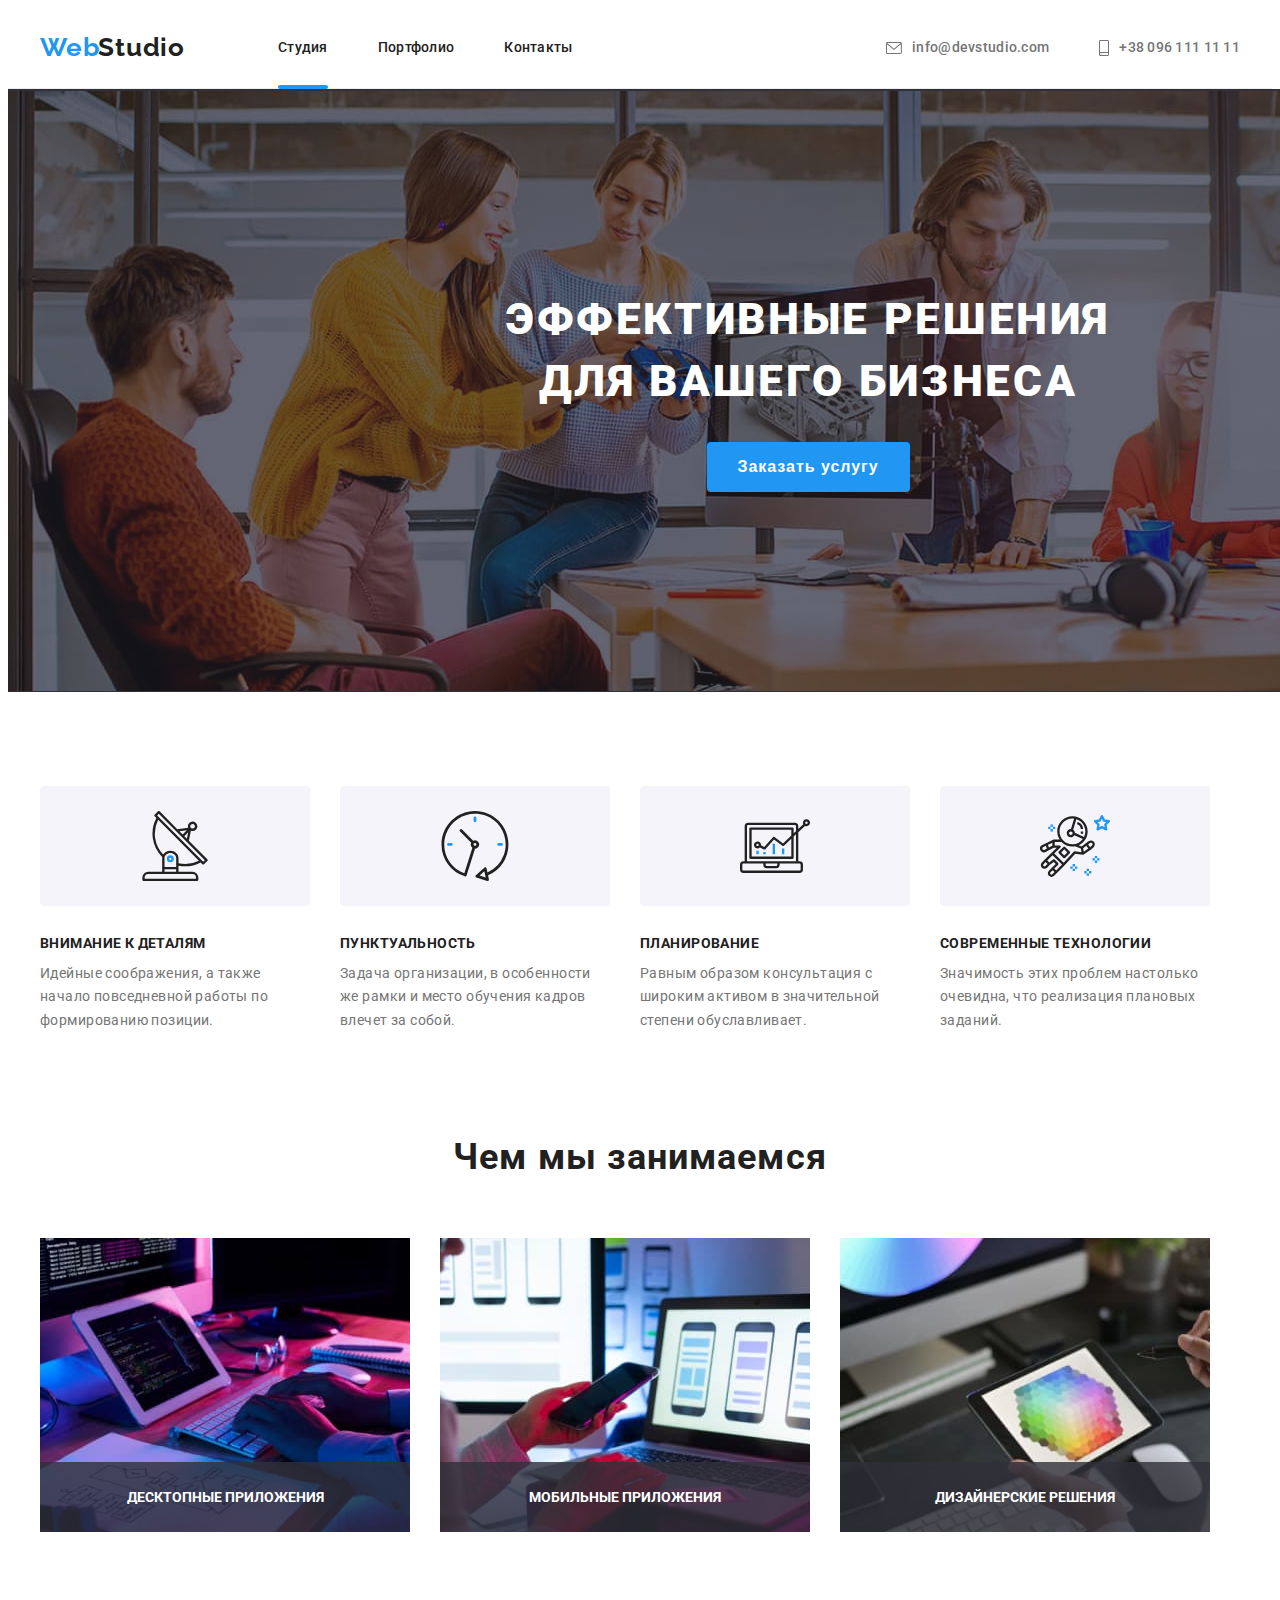
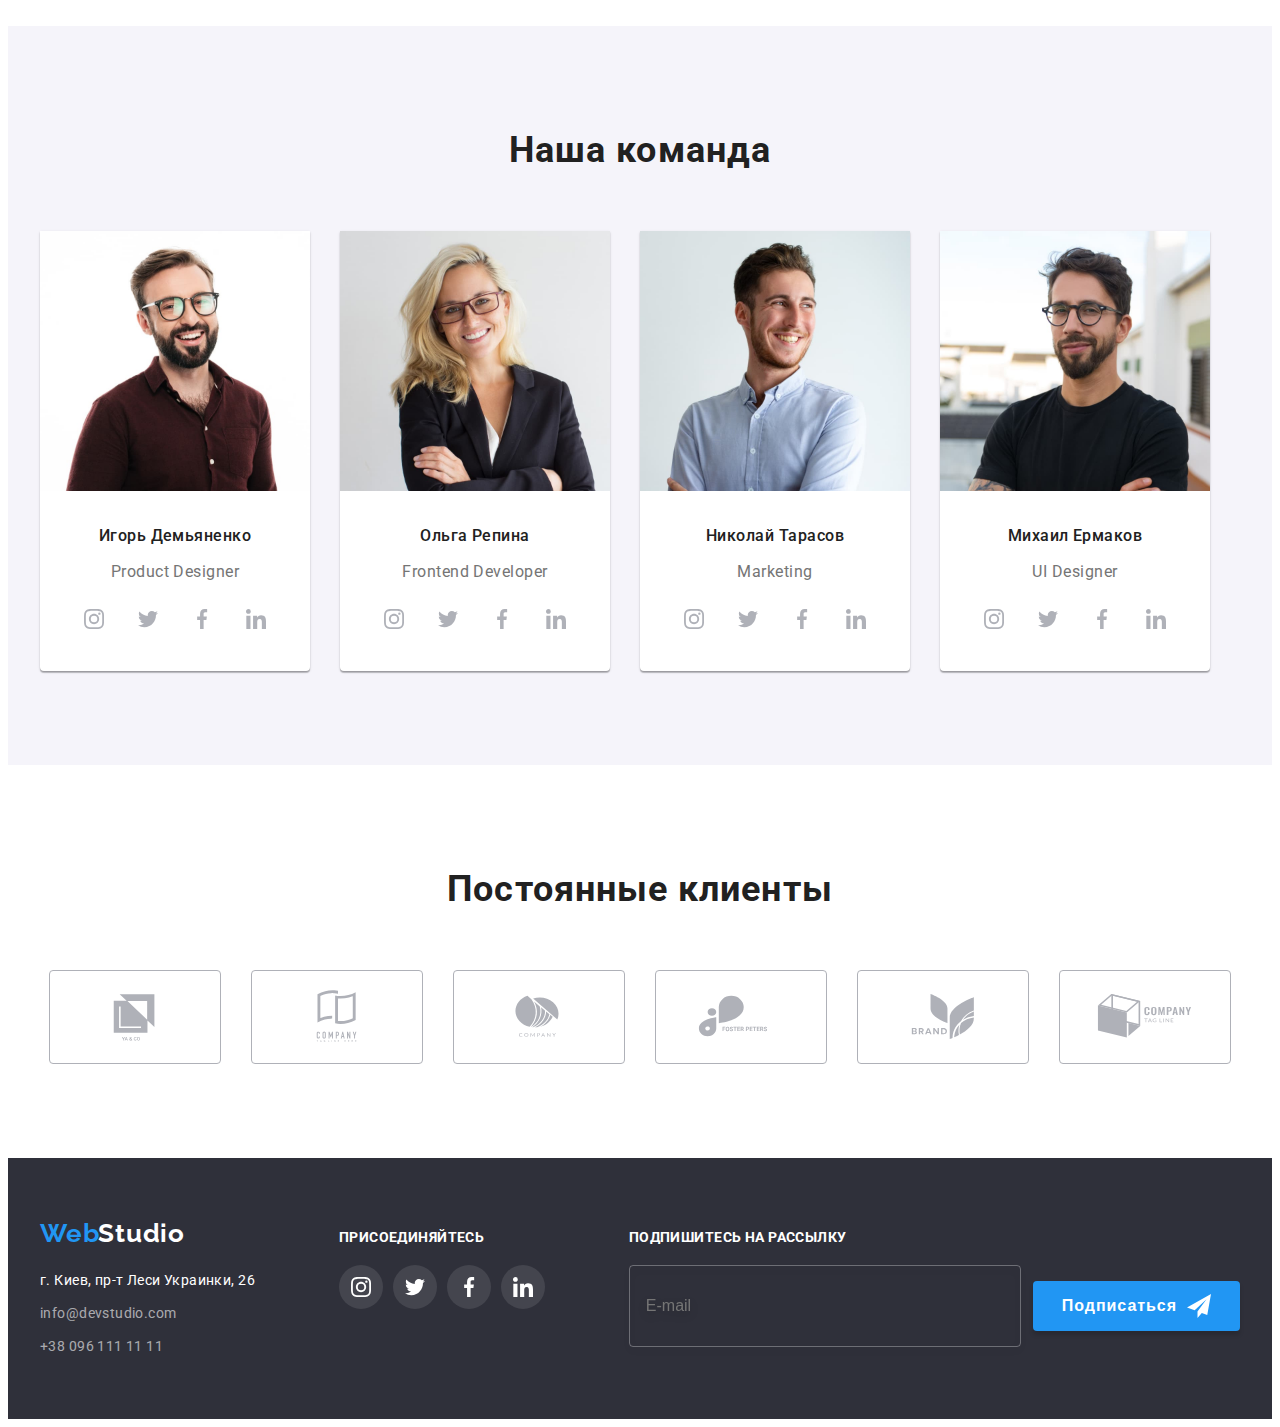
==== commit 3dc6eb95: "sass" ====
--- a/index.html
+++ b/index.html
@@ -18,7 +18,7 @@
 			crossorigin="anonymous"
 			referrerpolicy="no-referrer"
 		/>
-		<link rel="stylesheet" href="/./scss/main.scss" />
+		<link rel="stylesheet" href="./css/main.css" />
 		<link rel="stylesheet" href="./css/styles.css" />
 	</head>
 	<body>
--- a/css/main.css
+++ b/css/main.css
@@ -0,0 +1,982 @@
+:root {
+  /* colors */
+  --black-text-color: #212121;
+  --gray-text-color: #757575;
+  --blue-text-color: #2196f3;
+  --selection-btn-color: #188ce8;
+  --white-bgr-text-color: #ffffff;
+  --gray-icon-color: #afb1b8;
+  --secondary-bgr-color: #f5f4fa;
+  --hero-footer-bgr-color: #2f303a;
+  --footer-text-color: rgba(255, 255, 255, 0.6);
+  --work-bgr-color: rgba(47, 48, 58, 0.8);
+  --social-link-bgr-gray-color: rgba(255, 255, 255, 0.1);
+  --modal-message-placeholder-color: rgba(117, 117, 117, 0.5);
+  /* fonts */
+  --main-font: "Roboto", sans-serif;
+  --logo-font: "Raleway", sans-serif;
+}
+
+.visually-hidden {
+  position: absolute;
+  width: 1px;
+  height: 1px;
+  margin: -1px;
+  border: 0;
+  padding: 0;
+  white-space: nowrap;
+  -webkit-clip-path: inset(100%);
+          clip-path: inset(100%);
+  clip: rect(0 0 0 0);
+  overflow: hidden;
+}
+
+body {
+  background-color: var(--white-bgr-text-color);
+  font-family: var(--main-font);
+  color: var(--black-text-color);
+}
+
+h1,
+h2,
+h3,
+h4,
+h5,
+h6,
+p,
+ul {
+  margin: 0;
+  padding: 0;
+}
+
+img {
+  display: block;
+}
+
+.list {
+  list-style: none;
+}
+
+.link {
+  text-decoration: none;
+  margin: 0;
+  padding: 0;
+  -webkit-transition: color 250ms cubic-bezier(0.4, 0, 0.2, 1);
+  transition: color 250ms cubic-bezier(0.4, 0, 0.2, 1);
+}
+.link:hover, .link:focus {
+  color: var(--blue-text-color);
+}
+.link:active {
+  color: var(--selection-btn-color);
+}
+
+.section {
+  padding-top: 94px;
+  padding-bottom: 94px;
+}
+
+.container {
+  width: 1200px;
+  padding-left: 15px;
+  padding-right: 15px;
+  margin-left: auto;
+  margin-right: auto;
+}
+
+.title {
+  font-weight: 700;
+  font-size: 36px;
+  line-height: 1.7;
+  text-align: center;
+  letter-spacing: 0.03em;
+}
+
+.logo {
+  color: var(--blue-text-color);
+  font-family: var(--logo-font);
+  font-weight: 700;
+  font-size: 26px;
+  line-height: 1.2;
+  letter-spacing: 0.03em;
+  word-spacing: -0.3em;
+  margin-right: 93px;
+}
+.logo .logo__text--black {
+  color: var(--black-text-color);
+}
+.logo .logo__text--white {
+  color: var(--white-bgr-text-color);
+}
+
+.social {
+  display: -webkit-box;
+  display: -ms-flexbox;
+  display: flex;
+  -webkit-box-align: center;
+      -ms-flex-align: center;
+          align-items: center;
+  -webkit-box-pack: center;
+      -ms-flex-pack: center;
+          justify-content: center;
+  gap: 10px;
+}
+
+.social__link {
+  display: -webkit-box;
+  display: -ms-flexbox;
+  display: flex;
+  -webkit-box-align: center;
+      -ms-flex-align: center;
+          align-items: center;
+  -webkit-box-pack: center;
+      -ms-flex-pack: center;
+          justify-content: center;
+  width: 44px;
+  height: 44px;
+  border-radius: 50%;
+  -webkit-transition: background-color 250ms cubic-bezier(0.4, 0, 0.2, 1);
+  transition: background-color 250ms cubic-bezier(0.4, 0, 0.2, 1);
+}
+
+.social__link:hover,
+.social__link:focus {
+  background-color: var(--blue-text-color);
+  border-radius: 50%;
+}
+
+.social__icon {
+  fill: var(--gray-icon-color);
+  -webkit-transition: fill 250ms cubic-bezier(0.4, 0, 0.2, 1);
+  transition: fill 250ms cubic-bezier(0.4, 0, 0.2, 1);
+}
+
+.social__link--gray-bgr {
+  background-color: var(--social-link-bgr-gray-color);
+  -webkit-transition: background-color 250ms cubic-bezier(0.4, 0, 0.2, 1);
+  transition: background-color 250ms cubic-bezier(0.4, 0, 0.2, 1);
+}
+
+.social__icon--white {
+  fill: var(--white-bgr-text-color);
+  -webkit-transition: fill 250ms cubic-bezier(0.4, 0, 0.2, 1);
+  transition: fill 250ms cubic-bezier(0.4, 0, 0.2, 1);
+}
+
+.social__link:hover .social__icon,
+.social__link:focus .social__icon {
+  fill: var(--white-bgr-text-color);
+}
+
+.backdrop {
+  position: fixed;
+  top: 0;
+  left: 0;
+  width: 100%;
+  height: 100%;
+  background: rgba(0, 0, 0, 0.2);
+  opacity: 1;
+  visibility: visible;
+  pointer-events: initial;
+  -webkit-transition: opacity 250ms cubic-bezier(0.4, 0, 0.2, 1), visibility 250ms cubic-bezier(0.4, 0, 0.2, 1);
+  transition: opacity 250ms cubic-bezier(0.4, 0, 0.2, 1), visibility 250ms cubic-bezier(0.4, 0, 0.2, 1);
+}
+
+.backdrop.is-hidden {
+  opacity: 0;
+  visibility: hidden;
+  pointer-events: none;
+}
+
+.modal {
+  position: absolute;
+  top: 50%;
+  left: 50%;
+  width: 528px;
+  height: 581px;
+  opacity: 1;
+  padding: 40px;
+  background-color: var(--white-bgr-text-color);
+  -webkit-box-shadow: 0px 1px 3px rgba(0, 0, 0, 0.12), 0px 1px 1px rgba(0, 0, 0, 0.14), 0px 2px 1px rgba(0, 0, 0, 0.2);
+          box-shadow: 0px 1px 3px rgba(0, 0, 0, 0.12), 0px 1px 1px rgba(0, 0, 0, 0.14), 0px 2px 1px rgba(0, 0, 0, 0.2);
+  border-radius: 4px;
+  -webkit-transform: translate(-50%, -50%) scale(1);
+          transform: translate(-50%, -50%) scale(1);
+  -webkit-transition: opacity 250ms cubic-bezier(0.4, 0, 0.2, 1), -webkit-transform 250ms cubic-bezier(0.4, 0, 0.2, 1);
+  transition: opacity 250ms cubic-bezier(0.4, 0, 0.2, 1), -webkit-transform 250ms cubic-bezier(0.4, 0, 0.2, 1);
+  transition: transform 250ms cubic-bezier(0.4, 0, 0.2, 1), opacity 250ms cubic-bezier(0.4, 0, 0.2, 1);
+  transition: transform 250ms cubic-bezier(0.4, 0, 0.2, 1), opacity 250ms cubic-bezier(0.4, 0, 0.2, 1), -webkit-transform 250ms cubic-bezier(0.4, 0, 0.2, 1);
+}
+
+.backdrop.is-hidden .modal {
+  opacity: 0;
+  -webkit-transform: translate(-50%, -50%) scale(0.9);
+          transform: translate(-50%, -50%) scale(0.9);
+}
+
+.modal__btn-close {
+  position: absolute;
+  top: 8px;
+  right: 8px;
+  width: 30px;
+  height: 30px;
+  padding: 0;
+  border-radius: 50%;
+  background: #ffffff;
+  border: 1px solid rgba(0, 0, 0, 0.1);
+  cursor: pointer;
+  -webkit-transition: fill 250ms cubic-bezier(0.4, 0, 0.2, 1);
+  transition: fill 250ms cubic-bezier(0.4, 0, 0.2, 1);
+}
+.modal__btn-close:hover, .modal__btn-close:focus {
+  fill: var(--blue-text-color);
+}
+
+.modal__form {
+  text-align: center;
+}
+
+.modal__title {
+  display: block;
+  margin-bottom: 12px;
+  font-size: 20px;
+  line-height: 1.15;
+  text-align: center;
+  color: var(--black-text-color);
+}
+
+.modal__group {
+  margin-bottom: 20px;
+}
+
+.modal__wrap {
+  position: relative;
+  display: block;
+  margin-bottom: 10px;
+}
+.modal__wrap:last-child {
+  margin-bottom: 0;
+}
+
+.modal__description {
+  color: var(--gray-text-color);
+  font-size: 12px;
+  line-height: 1.1666666667;
+  letter-spacing: 0.01em;
+  display: block;
+  text-align: left;
+  margin-bottom: 4px;
+}
+
+.modal__icon {
+  fill: var(--black-text-color);
+  position: absolute;
+  bottom: 14px;
+  left: 15px;
+  -webkit-transition: fill 250ms cubic-bezier(0.4, 0, 0.2, 1);
+  transition: fill 250ms cubic-bezier(0.4, 0, 0.2, 1);
+}
+
+.modal__input,
+.modal__message {
+  font-size: 14px;
+  line-height: 1.1428571429;
+  letter-spacing: 0.01em;
+  width: 100%;
+  height: 40px;
+  border: 1px solid rgba(33, 33, 33, 0.2);
+  padding: 12px;
+  padding-left: 42px;
+  border-radius: 4px;
+  outline: transparent;
+  -webkit-transition: border-color 250ms cubic-bezier(0.4, 0, 0.2, 1);
+  transition: border-color 250ms cubic-bezier(0.4, 0, 0.2, 1);
+}
+.modal__input:focus, .modal__input:focus,
+.modal__message:focus,
+.modal__message:focus {
+  border-color: var(--blue-text-color);
+}
+.modal__input:focus + .modal__icon,
+.modal__message:focus + .modal__icon {
+  fill: var(--blue-text-color);
+}
+
+.modal__message {
+  resize: none;
+  height: 120px;
+  padding: 12px 16px;
+}
+.modal__message::-webkit-input-placeholder {
+  color: var(--modal-message-placeholder-color);
+}
+.modal__message::-moz-placeholder {
+  color: var(--modal-message-placeholder-color);
+}
+.modal__message:-ms-input-placeholder {
+  color: var(--modal-message-placeholder-color);
+}
+.modal__message::-ms-input-placeholder {
+  color: var(--modal-message-placeholder-color);
+}
+.modal__message::placeholder {
+  color: var(--modal-message-placeholder-color);
+}
+
+.modal__agreement {
+  display: -webkit-box;
+  display: -ms-flexbox;
+  display: flex;
+  -webkit-box-align: center;
+      -ms-flex-align: center;
+          align-items: center;
+  -webkit-box-pack: center;
+      -ms-flex-pack: center;
+          justify-content: center;
+  gap: 8px;
+  margin-bottom: 30px;
+}
+
+.modal__agreement-text {
+  color: var(--gray-text-color);
+  font-size: 14px;
+  line-height: 1.7142857143;
+  -webkit-user-select: none;
+     -moz-user-select: none;
+      -ms-user-select: none;
+          user-select: none;
+  text-underline-position: under;
+}
+
+.modal__checkbox:focus-within + .modal__checkbox-icon {
+  -webkit-box-shadow: 0 0 0 2px #212121;
+          box-shadow: 0 0 0 2px #212121;
+  border-radius: 2px;
+}
+
+.modal__link {
+  color: var(--blue-text-color);
+}
+
+.modal__checkbox:checked + .modal__checkbox-icon .modal__checkbox-icon--uncheck {
+  opacity: 0;
+}
+
+.modal__checkbox-icon--check {
+  opacity: 0;
+  -webkit-transition: opacity 250ms cubic-bezier(0.4, 0, 0.2, 1);
+  transition: opacity 250ms cubic-bezier(0.4, 0, 0.2, 1);
+}
+.modal__checkbox:checked + .modal__checkbox-icon .modal__checkbox-icon--check {
+  opacity: 1;
+}
+
+.modal__form-btn {
+  display: block;
+  background-color: var(--blue-text-color);
+  color: var(--white-bgr-text-color);
+  border: none;
+  cursor: pointer;
+  font-weight: 700;
+  font-size: 16px;
+  line-height: 1.9;
+  letter-spacing: 0.06em;
+  border-radius: 4px;
+  min-width: 200px;
+  min-height: 50px;
+  margin-left: auto;
+  margin-right: auto;
+  padding: 9px 55px;
+  -webkit-box-shadow: 0px 4px 4px rgba(0, 0, 0, 0.15);
+          box-shadow: 0px 4px 4px rgba(0, 0, 0, 0.15);
+  -webkit-transition: background-color 250ms cubic-bezier(0.4, 0, 0.2, 1);
+  transition: background-color 250ms cubic-bezier(0.4, 0, 0.2, 1);
+}
+.modal__form-btn:hover, .modal__form-btn:focus {
+  background-color: var(--selection-btn-color);
+}
+
+.header {
+  border-bottom: 1px solid #ececec;
+}
+
+.header__container {
+  display: -webkit-box;
+  display: -ms-flexbox;
+  display: flex;
+  -webkit-box-align: center;
+      -ms-flex-align: center;
+          align-items: center;
+  padding-top: 0;
+  padding-bottom: 0;
+}
+
+.current {
+  color: var(--blue-text-color);
+  position: relative;
+}
+.current::after {
+  content: "";
+  position: absolute;
+  bottom: -1px;
+  display: block;
+  width: 100%;
+  height: 4px;
+  border-radius: 2px;
+  background-color: var(--blue-text-color);
+}
+
+.nav {
+  margin-right: auto;
+}
+
+.nav__list {
+  display: -webkit-box;
+  display: -ms-flexbox;
+  display: flex;
+  gap: 50px;
+}
+
+.nav__link {
+  display: block;
+  color: var(--black-text-color);
+  font-weight: 500;
+  font-size: 14px;
+  line-height: 1.1;
+  letter-spacing: 0.02em;
+  padding-top: 32px;
+  padding-bottom: 32px;
+  -webkit-transition: color 250ms cubic-bezier(0.4, 0, 0.2, 1);
+  transition: color 250ms cubic-bezier(0.4, 0, 0.2, 1);
+}
+
+.header__list {
+  display: -webkit-box;
+  display: -ms-flexbox;
+  display: flex;
+  gap: 50px;
+}
+
+.header__contacts {
+  display: -webkit-box;
+  display: -ms-flexbox;
+  display: flex;
+  -webkit-box-pack: center;
+      -ms-flex-pack: center;
+          justify-content: center;
+  -webkit-box-align: center;
+      -ms-flex-align: center;
+          align-items: center;
+  color: var(--gray-text-color);
+  font-weight: 500;
+  font-size: 14px;
+  line-height: 1.1;
+  letter-spacing: 0.02em;
+  padding-top: 32px;
+  padding-bottom: 32px;
+  -webkit-transition: color 250ms cubic-bezier(0.4, 0, 0.2, 1);
+  transition: color 250ms cubic-bezier(0.4, 0, 0.2, 1);
+}
+
+.header__icon {
+  fill: currentColor;
+  margin-right: 10px;
+}
+.header__icon__icon:hover, .header__icon__icon:focus {
+  fill: currentColor;
+}
+
+.hero {
+  width: 1600px;
+  margin-left: auto;
+  margin-right: auto;
+  background-color: var(--hero-footer-bgr-color);
+  background-image: -webkit-gradient(linear, left top, right top, from(rgba(47, 48, 58, 0.4)), to(rgba(47, 48, 58, 0.4))), url(../images/index/hero-bgr.jpg);
+  background-image: linear-gradient(to right, rgba(47, 48, 58, 0.4), rgba(47, 48, 58, 0.4)), url(../images/index/hero-bgr.jpg);
+  background-repeat: no-repeat;
+  background-position: center;
+  padding-top: 200px;
+  padding-bottom: 200px;
+}
+
+.hero__container {
+  padding-top: 0;
+  padding-bottom: 0;
+}
+
+.hero__title {
+  color: var(--white-bgr-text-color);
+  font-weight: 900;
+  font-size: 44px;
+  line-height: 1.4;
+  text-align: center;
+  letter-spacing: 0.06em;
+  text-transform: uppercase;
+  width: 696px;
+  margin-bottom: 30px;
+  margin-left: auto;
+  margin-right: auto;
+}
+
+.hero__btn {
+  display: block;
+  background-color: var(--blue-text-color);
+  color: var(--white-bgr-text-color);
+  border: none;
+  cursor: pointer;
+  font-weight: 700;
+  font-size: 16px;
+  line-height: 1.9;
+  letter-spacing: 0.06em;
+  border-radius: 4px;
+  min-width: 200px;
+  min-height: 50px;
+  margin-left: auto;
+  margin-right: auto;
+  padding: 9px 31px;
+  -webkit-transition: background-color 250ms cubic-bezier(0.4, 0, 0.2, 1);
+  transition: background-color 250ms cubic-bezier(0.4, 0, 0.2, 1);
+}
+.hero__btn:hover, .hero__btn:focus {
+  background-color: var(--selection-btn-color);
+}
+
+.abbout__list {
+  display: -webkit-box;
+  display: -ms-flexbox;
+  display: flex;
+  gap: 30px;
+}
+.abbout__list__item {
+  width: 270px;
+}
+
+.abbout__elem {
+  margin-bottom: 30px;
+  display: -webkit-box;
+  display: -ms-flexbox;
+  display: flex;
+  -webkit-box-align: center;
+      -ms-flex-align: center;
+          align-items: center;
+  -webkit-box-pack: center;
+      -ms-flex-pack: center;
+          justify-content: center;
+  width: 270px;
+  height: 120px;
+  background: var(--secondary-bgr-color);
+  border-radius: 4px;
+}
+
+.abbout__title {
+  color: var(--black-text-color);
+  font-weight: 700;
+  font-size: 14px;
+  line-height: 1.1;
+  letter-spacing: 0.03em;
+  text-transform: uppercase;
+  margin-bottom: 10px;
+}
+
+.abbout__text {
+  color: var(--gray-text-color);
+  font-size: 14px;
+  line-height: 1.7;
+  letter-spacing: 0.03em;
+  width: 270px;
+}
+
+.work {
+  padding-top: 0;
+}
+
+.work__title {
+  margin-bottom: 50px;
+}
+
+.work__list {
+  display: -webkit-box;
+  display: -ms-flexbox;
+  display: flex;
+  gap: 30px;
+}
+
+.work__item {
+  position: relative;
+  display: -webkit-box;
+  display: -ms-flexbox;
+  display: flex;
+  width: 370px;
+}
+
+.work__box--text-position {
+  display: -webkit-box;
+  display: -ms-flexbox;
+  display: flex;
+  -webkit-box-align: center;
+      -ms-flex-align: center;
+          align-items: center;
+  -webkit-box-pack: center;
+      -ms-flex-pack: center;
+          justify-content: center;
+  position: absolute;
+  bottom: 0;
+  width: 370px;
+  height: 70px;
+  background-color: var(--work-bgr-color);
+}
+
+.work__text {
+  font-weight: 700;
+  font-size: 14px;
+  line-height: 1.1428571429;
+  text-transform: uppercase;
+  color: var(--white-bgr-text-color);
+  cursor: default;
+}
+
+.team {
+  background-color: var(--secondary-bgr-color);
+}
+
+.team__title {
+  margin-bottom: 50px;
+}
+
+.team__list {
+  display: -webkit-box;
+  display: -ms-flexbox;
+  display: flex;
+  gap: 30px;
+}
+
+.team__item {
+  background: var(--white-bgr-text-color);
+  border-radius: 0px 0px 4px 4px;
+  -webkit-box-shadow: 0px 1px 3px rgba(0, 0, 0, 0.12), 0px 1px 1px rgba(0, 0, 0, 0.14), 0px 2px 1px rgba(0, 0, 0, 0.2);
+          box-shadow: 0px 1px 3px rgba(0, 0, 0, 0.12), 0px 1px 1px rgba(0, 0, 0, 0.14), 0px 2px 1px rgba(0, 0, 0, 0.2);
+  width: 270px;
+}
+
+.team__name-wrapper {
+  padding-top: 30px;
+  padding-bottom: 30px;
+  padding-left: 5px;
+  padding-right: 5px;
+}
+
+.team__name {
+  color: var(--black-text-color);
+  font-weight: 500;
+  font-size: 16px;
+  line-height: 1.9;
+  text-align: center;
+  letter-spacing: 0.03em;
+  margin-bottom: 10px;
+}
+
+.team__job {
+  color: var(--gray-text-color);
+  font-size: 16px;
+  line-height: 1.1875;
+  text-align: center;
+  letter-spacing: 0.03em;
+  margin-bottom: 16px;
+}
+
+.customers__title {
+  margin-bottom: 50px;
+}
+
+.customers__list {
+  display: -webkit-box;
+  display: -ms-flexbox;
+  display: flex;
+  -webkit-box-align: center;
+      -ms-flex-align: center;
+          align-items: center;
+  -webkit-box-pack: center;
+      -ms-flex-pack: center;
+          justify-content: center;
+  gap: 30px;
+}
+
+.customers__link {
+  border: 1px solid var(--gray-icon-color);
+  border-radius: 4px;
+  width: 170px;
+  height: 92px;
+  display: -webkit-box;
+  display: -ms-flexbox;
+  display: flex;
+  -webkit-box-pack: center;
+      -ms-flex-pack: center;
+          justify-content: center;
+  -webkit-box-align: center;
+      -ms-flex-align: center;
+          align-items: center;
+  -webkit-transition: border 250ms cubic-bezier(0.4, 0, 0.2, 1);
+  transition: border 250ms cubic-bezier(0.4, 0, 0.2, 1);
+}
+.customers__link:hover, .customers__link:focus {
+  border: 1px solid var(--blue-text-color);
+  border-radius: 4px;
+}
+
+.customers__icon {
+  fill: var(--gray-icon-color);
+  -webkit-transition: fill 250ms cubic-bezier(0.4, 0, 0.2, 1);
+  transition: fill 250ms cubic-bezier(0.4, 0, 0.2, 1);
+}
+.customers__icon:hover, .customers__icon:focus {
+  fill: var(--blue-text-color);
+}
+
+.footer {
+  background-color: var(--hero-footer-bgr-color);
+  padding-top: 60px;
+  padding-bottom: 60px;
+}
+
+.footer__container {
+  display: -webkit-box;
+  display: -ms-flexbox;
+  display: flex;
+  -webkit-box-pack: justify;
+      -ms-flex-pack: justify;
+          justify-content: space-between;
+  -webkit-box-align: baseline;
+      -ms-flex-align: baseline;
+          align-items: baseline;
+  gap: 70px;
+  padding-top: 0;
+  padding-bottom: 0;
+}
+
+.footer__logo--position {
+  display: inline-block;
+  margin-right: 0;
+  margin-bottom: 20px;
+}
+
+.footer__address {
+  font-style: normal;
+}
+
+.footer__link {
+  margin-bottom: 9px;
+}
+
+.footer__link:nth-last-child(1) {
+  margin-bottom: 0;
+}
+
+.footer__geolocation {
+  color: var(--white-bgr-text-color);
+  font-size: 14px;
+  line-height: 1.7;
+  letter-spacing: 0.03em;
+}
+
+.footer__contacts {
+  color: var(--footer-text-color);
+  font-size: 14px;
+  line-height: 1.7;
+  letter-spacing: 0.03em;
+}
+
+.footer__title {
+  text-align: left;
+  color: var(--white-bgr-text-color);
+  font-size: 14px;
+  line-height: 1.1428571429;
+  text-transform: uppercase;
+  margin-bottom: 20px;
+}
+
+.footer__form {
+  display: -webkit-box;
+  display: -ms-flexbox;
+  display: flex;
+  -webkit-box-align: center;
+      -ms-flex-align: center;
+          align-items: center;
+  -webkit-box-pack: center;
+      -ms-flex-pack: center;
+          justify-content: center;
+  gap: 12px;
+}
+
+.footer__input {
+  width: 358px;
+  height: 50px;
+  font-size: 16px;
+  line-height: 1.25;
+  color: var(--footer-text-color);
+  background-color: transparent;
+  border: 1px solid rgba(255, 255, 255, 0.3);
+  -webkit-filter: drop-shadow(0px 4px 4px rgba(0, 0, 0, 0.15));
+          filter: drop-shadow(0px 4px 4px rgba(0, 0, 0, 0.15));
+  border-radius: 4px;
+  padding: 15px 16px;
+  outline: transparent;
+}
+
+.footer__btn {
+  display: -webkit-box;
+  display: -ms-flexbox;
+  display: flex;
+  -webkit-box-pack: center;
+      -ms-flex-pack: center;
+          justify-content: center;
+  -webkit-box-align: center;
+      -ms-flex-align: center;
+          align-items: center;
+  gap: 10px;
+  min-width: 200px;
+  min-height: 50px;
+  padding: 10px 29px;
+  background-color: var(--blue-text-color);
+  color: var(--white-bgr-text-color);
+  fill: var(--white-bgr-text-color);
+  border: none;
+  cursor: pointer;
+  font-weight: 700;
+  font-size: 16px;
+  line-height: 1.875;
+  letter-spacing: 0.06em;
+  border-radius: 4px;
+  -webkit-box-shadow: 0px 4px 4px rgba(0, 0, 0, 0.15);
+          box-shadow: 0px 4px 4px rgba(0, 0, 0, 0.15);
+  -webkit-transition: background-color 250ms cubic-bezier(0.4, 0, 0.2, 1);
+  transition: background-color 250ms cubic-bezier(0.4, 0, 0.2, 1);
+}
+.footer__btn:hover, .footer__btn:focus {
+  background-color: var(--selection-btn-color);
+}
+
+.portfolio__filter {
+  display: -webkit-box;
+  display: -ms-flexbox;
+  display: flex;
+  -webkit-box-pack: center;
+      -ms-flex-pack: center;
+          justify-content: center;
+  gap: 8px;
+  margin-bottom: 50px;
+}
+
+.portfolio__btn {
+  cursor: pointer;
+  font-family: var(--main-font);
+  font-weight: 500;
+  font-size: 16px;
+  line-height: 1.6;
+  text-align: center;
+  letter-spacing: 0.03em;
+  background-color: var(--secondary-bgr-color);
+  padding: 5px 22px;
+  border-radius: 4px;
+  border: none;
+  -webkit-transition: background-color 250ms cubic-bezier(0.4, 0, 0.2, 1), color 250ms cubic-bezier(0.4, 0, 0.2, 1), -webkit-box-shadow 250ms cubic-bezier(0.4, 0, 0.2, 1);
+  transition: background-color 250ms cubic-bezier(0.4, 0, 0.2, 1), color 250ms cubic-bezier(0.4, 0, 0.2, 1), -webkit-box-shadow 250ms cubic-bezier(0.4, 0, 0.2, 1);
+  transition: background-color 250ms cubic-bezier(0.4, 0, 0.2, 1), color 250ms cubic-bezier(0.4, 0, 0.2, 1), box-shadow 250ms cubic-bezier(0.4, 0, 0.2, 1);
+  transition: background-color 250ms cubic-bezier(0.4, 0, 0.2, 1), color 250ms cubic-bezier(0.4, 0, 0.2, 1), box-shadow 250ms cubic-bezier(0.4, 0, 0.2, 1), -webkit-box-shadow 250ms cubic-bezier(0.4, 0, 0.2, 1);
+}
+.portfolio__btn:hover, .portfolio__btn:focus {
+  background-color: var(--selection-btn-color);
+  color: var(--white-bgr-text-color);
+  -webkit-box-shadow: 0px 3px 1px rgba(0, 0, 0, 0.1), 0px 1px 2px rgba(0, 0, 0, 0.08), 0px 2px 2px rgba(0, 0, 0, 0.12);
+          box-shadow: 0px 3px 1px rgba(0, 0, 0, 0.1), 0px 1px 2px rgba(0, 0, 0, 0.08), 0px 2px 2px rgba(0, 0, 0, 0.12);
+}
+
+.current-btn {
+  background-color: var(--blue-text-color);
+  color: var(--white-bgr-text-color);
+}
+
+.portfolio__list {
+  display: -webkit-box;
+  display: -ms-flexbox;
+  display: flex;
+  -ms-flex-wrap: wrap;
+      flex-wrap: wrap;
+  gap: 30px;
+}
+
+.portfolio__link {
+  display: block;
+  -webkit-transition: -webkit-box-shadow 250ms cubic-bezier(0.4, 0, 0.2, 1);
+  transition: -webkit-box-shadow 250ms cubic-bezier(0.4, 0, 0.2, 1);
+  transition: box-shadow 250ms cubic-bezier(0.4, 0, 0.2, 1);
+  transition: box-shadow 250ms cubic-bezier(0.4, 0, 0.2, 1), -webkit-box-shadow 250ms cubic-bezier(0.4, 0, 0.2, 1);
+}
+.portfolio__link:hover, .portfolio__link:focus {
+  -webkit-box-shadow: 0px 1px 1px rgba(0, 0, 0, 0.12), 0px 4px 4px rgba(0, 0, 0, 0.06), 1px 4px 6px rgba(0, 0, 0, 0.16);
+          box-shadow: 0px 1px 1px rgba(0, 0, 0, 0.12), 0px 4px 4px rgba(0, 0, 0, 0.06), 1px 4px 6px rgba(0, 0, 0, 0.16);
+}
+.portfolio__link:hover:hover .portfilio__overlay, .portfolio__link:focus:hover .portfilio__overlay {
+  -webkit-transform: translateY(0);
+          transform: translateY(0);
+}
+
+.portrolio__wrapper {
+  padding: 20px 24px;
+  border: 1px solid #eeeeee;
+  border-top: none;
+}
+
+.portfolio__subtitle {
+  color: var(--black-text-color);
+  font-weight: 700;
+  font-size: 18px;
+  line-height: 2;
+  letter-spacing: 0.06em;
+  margin-bottom: 4px;
+}
+
+.portfolio__text {
+  color: var(--gray-text-color);
+  font-size: 16px;
+  line-height: 1.9;
+  letter-spacing: 0.03em;
+}
+
+.portfilio__card {
+  position: relative;
+  overflow: hidden;
+}
+
+.portfilio__overlay {
+  position: absolute;
+  top: 0;
+  left: 0;
+  -webkit-transform: translateY(100%);
+          transform: translateY(100%);
+  width: 100%;
+  height: 100%;
+  padding: 63px 24px;
+  display: -webkit-box;
+  display: -ms-flexbox;
+  display: flex;
+  -webkit-box-align: center;
+      -ms-flex-align: center;
+          align-items: center;
+  -webkit-box-pack: center;
+      -ms-flex-pack: center;
+          justify-content: center;
+  background: rgba(33, 150, 243, 0.9);
+  -webkit-transition: -webkit-transform 250ms cubic-bezier(0.4, 0, 0.2, 1);
+  transition: -webkit-transform 250ms cubic-bezier(0.4, 0, 0.2, 1);
+  transition: transform 250ms cubic-bezier(0.4, 0, 0.2, 1);
+  transition: transform 250ms cubic-bezier(0.4, 0, 0.2, 1), -webkit-transform 250ms cubic-bezier(0.4, 0, 0.2, 1);
+}
+
+.portfilio__description {
+  font-family: var(--main-font);
+  font-size: 18px;
+  line-height: 1.5555555556;
+  letter-spacing: 0.03em;
+  text-align: left;
+  color: var(--white-bgr-text-color);
+}/*# sourceMappingURL=main.css.map */--- a/css/styles.css
+++ b/css/styles.css
@@ -1,6 +1,5 @@
-/*  "Roboto", sans-serif;
-	"Raleway", sans-serif; */
-:root {
+/* :root {
+	/* colors */
 	--black-text-color: #212121;
 	--gray-text-color: #757575;
 	--blue-text-color: #2196f3;
@@ -11,14 +10,19 @@
 	--hero-footer-bgr-color: #2f303a;
 	--footer-text-color: rgba(255, 255, 255, 0.6);
 	--work-bgr-color: rgba(47, 48, 58, 0.8);
-}
-body {
+	--social-link-bgr-gray-color: rgba(255, 255, 255, 0.1);
+	--modal-message-placeholder-color: rgba(117, 117, 117, 0.5);
+	/* fonts */
+	--main-font: "Roboto", sans-serif;
+	--logo-font: "Raleway", sans-serif;} */
+
+/* body {
 	background-color: var(--white-bgr-text-color);
-	font-family: "Roboto", sans-serif;
+	font-family: var(--main-font);
 	color: var(--black-text-color);
-}
+} */
 /* reset */
-h1,
+/* h1,
 h2,
 h3,
 h4,
@@ -49,10 +53,10 @@
 }
 .link:active {
 	color: var(--selection-btn-color);
-}
-
-/*  */
-.visually-hidden {
+} */
+
+/*  */
+/* .visually-hidden {
 	position: absolute;
 	width: 1px;
 	height: 1px;
@@ -64,32 +68,32 @@
 	clip-path: inset(100%);
 	clip: rect(0 0 0 0);
 	overflow: hidden;
-}
+} */
 /*  */
 /* base styles */
-.section {
+/* .section {
 	padding-top: 94px;
 	padding-bottom: 94px;
-}
-.container {
+} */
+/* .container {
 	width: 1200px;
 	padding-left: 15px;
 	padding-right: 15px;
 	margin-left: auto;
 	margin-right: auto;
-}
+} */
 
 /* h2 title */
-.title {
+/* .title {
 	font-weight: 700;
 	font-size: 36px;
 	line-height: 1.7;
 	text-align: center;
 	letter-spacing: 0.03em;
-}
+} */
 /*  */
 /* header */
-.header {
+/* .header {
 	border-bottom: 1px solid #ececec;
 }
 .header__container {
@@ -97,10 +101,10 @@
 	align-items: center;
 	padding-top: 0;
 	padding-bottom: 0;
-}
-
-/*  */
-.current {
+} */
+
+/*  */
+/* .current {
 	color: var(--blue-text-color);
 	position: relative;
 }
@@ -115,12 +119,12 @@
 
 	border-radius: 2px;
 	background-color: var(--blue-text-color);
-}
-
-/*  */
-.logo {
+} */
+
+/*  */
+/* .logo {
 	color: var(--blue-text-color);
-	font-family: "Raleway", sans-serif;
+	font-family: var(--logo-font);
 	font-weight: 700;
 	font-size: 26px;
 	line-height: 1.2;
@@ -130,14 +134,14 @@
 	margin-right: 93px;
 }
 .logo__text--black {
-	color: #000000;
+	color: var(--black-text-color);
 }
 .logo__text--white {
 	color: var(--white-bgr-text-color);
-}
-
-/*  */
-.nav {
+} */
+
+/*  */
+/* .nav {
 	margin-right: auto;
 }
 
@@ -157,15 +161,15 @@
 	padding-bottom: 32px;
 
 	transition: color 250ms cubic-bezier(0.4, 0, 0.2, 1);
-}
-
-/*  */
-.header__list {
+} */
+
+/*  */
+/* .header__list {
 	display: flex;
 
 	gap: 50px;
-}
-.header__contacts {
+} */
+/* .header__contacts {
 	display: flex;
 	justify-content: center;
 	align-items: center;
@@ -180,20 +184,20 @@
 	padding-bottom: 32px;
 
 	transition: color 250ms cubic-bezier(0.4, 0, 0.2, 1);
-}
-.header__icon {
+} */
+/* .header__icon {
 	fill: currentColor;
 	margin-right: 10px;
 }
 .header__icon:hover,
 .header__icon:focus {
 	fill: currentColor;
-}
+} */
 
 /*  */
 
 /* hero */
-.hero {
+/* .hero {
 	width: 1600px;
 	margin-left: auto;
 	margin-right: auto;
@@ -247,10 +251,10 @@
 .hero__btn:hover,
 .hero__btn:focus {
 	background-color: var(--selection-btn-color);
-}
+} */
 
 /* abbout */
-.abbout__list {
+/* .abbout__list {
 	display: flex;
 	gap: 30px;
 }
@@ -285,10 +289,10 @@
 	letter-spacing: 0.03em;
 
 	width: 270px;
-}
+} */
 
 /* work */
-.work {
+/* .work {
 	padding-top: 0;
 }
 
@@ -322,10 +326,10 @@
 	text-transform: uppercase;
 	color: var(--white-bgr-text-color);
 	cursor: default;
-}
+} */
 
 /* team section*/
-.team {
+/* .team {
 	background-color: var(--secondary-bgr-color);
 }
 .team__title {
@@ -367,10 +371,10 @@
 	letter-spacing: 0.03em;
 
 	margin-bottom: 16px;
-}
-
-/*  */
-.social {
+} */
+
+/*  */
+/* .social {
 	display: flex;
 	align-items: center;
 	justify-content: center;
@@ -398,7 +402,7 @@
 }
 
 .social__link--gray-bgr {
-	background-color: rgba(255, 255, 255, 0.1);
+	background-color: var(--social-link-bgr-gray-color);
 	transition: background-color 250ms cubic-bezier(0.4, 0, 0.2, 1);
 }
 .social__icon--white {
@@ -408,10 +412,10 @@
 .social__link:hover .social__icon,
 .social__link:focus .social__icon {
 	fill: var(--white-bgr-text-color);
-}
+} */
 
 /* customers section */
-.customers__title {
+/* .customers__title {
 	margin-bottom: 50px;
 }
 .customers__list {
@@ -444,10 +448,10 @@
 .customers__link:hover .customers__icon,
 .customers__link:focus .customers__icon {
 	fill: var(--blue-text-color);
-}
+} */
 
 /* footer */
-.footer {
+/* .footer {
 	background-color: var(--hero-footer-bgr-color);
 	padding-top: 60px;
 	padding-bottom: 60px;
@@ -467,7 +471,7 @@
 }
 
 /*  */
-.footer__address {
+/* .footer__address {
 	font-style: normal;
 }
 .footer__link {
@@ -490,17 +494,17 @@
 }
 /*  */
 
-.footer__title {
+/* .footer__title {
 	text-align: left;
 	color: var(--white-bgr-text-color);
 	font-size: 14px;
 	line-height: calc(16 / 14);
 	text-transform: uppercase;
 	margin-bottom: 20px;
-}
-
-/*  */
-.footer__form {
+} */
+
+/*  */
+/* .footer__form {
 	display: flex;
 	align-items: center;
 	justify-content: center;
@@ -514,7 +518,7 @@
 	font-size: 16px;
 	line-height: calc(20 / 16);
 
-	color: rgba(255, 255, 255, 0.6);
+	color: var(--footer-text-color);
 
 	background-color: transparent;
 	border: 1px solid rgba(255, 255, 255, 0.3);
@@ -554,23 +558,23 @@
 .footer__btn:hover,
 .footer__btn:focus {
 	background-color: var(--selection-btn-color);
-}
+} */ 
 
 /**
   |============================
   | portfolio.html
   |============================
 */
-.portfolio__filter {
+/* .portfolio__filter {
 	display: flex;
 	justify-content: center;
 	gap: 8px;
 	margin-bottom: 50px;
 }
 /* filter button */
-.portfolio__btn {
+/* .portfolio__btn {
 	cursor: pointer;
-	font-family: "Roboto";
+	font-family: var(--main-font);
 	font-weight: 500;
 	font-size: 16px;
 	line-height: 1.6;
@@ -594,10 +598,10 @@
 .current-btn {
 	background-color: var(--blue-text-color);
 	color: var(--white-bgr-text-color);
-}
+} */ */
 
 /* portfolio list */
-.portfolio__list {
+/* .portfolio__list {
 	display: flex;
 	flex-wrap: wrap;
 	gap: 30px;
@@ -630,10 +634,10 @@
 	font-size: 16px;
 	line-height: 1.9;
 	letter-spacing: 0.03em;
-}
-
-/*  */
-.portfilio__card {
+} */
+
+/*  */
+/* .portfilio__card {
 	position: relative;
 	overflow: hidden;
 }
@@ -661,20 +665,20 @@
 	transform: translateY(0);
 }
 .portfilio__description {
-	font-family: "Roboto";
+	font-family: var(--main-font);
 	font-size: 18px;
 	line-height: calc(28 / 18);
 	letter-spacing: 0.03em;
 	text-align: left;
 
-	color: #ffffff;
-}
+	color: var(--white-bgr-text-color);
+} */
 /**
   |============================
   | modal
   |============================
 */
-.backdrop {
+/* .backdrop {
 	position: fixed;
 	top: 0;
 	left: 0;
@@ -695,10 +699,10 @@
 	opacity: 0;
 	visibility: hidden;
 	pointer-events: none;
-}
+} */
 
 /* modal */
-.modal {
+/* .modal {
 	position: absolute;
 	top: 50%;
 	left: 50%;
@@ -741,14 +745,14 @@
 .modal__btn-close:hover,
 .modal__btn-close:focus {
 	fill: var(--blue-text-color);
-}
+} */
 
 /**
   |============================
   | modal-form
   |============================
 */
-.modal__form {
+/* .modal__form {
 	text-align: center;
 }
 .modal__title {
@@ -813,7 +817,7 @@
 	border-color: var(--blue-text-color);
 }
 .modal__message::placeholder {
-	color: rgba(117, 117, 117, 0.5);
+	color: var(--modal-message-placeholder-color);
 }
 .modal__message {
 	resize: none;
@@ -884,4 +888,4 @@
 .modal__form-btn:hover,
 .modal__form-btn:focus {
 	background-color: var(--selection-btn-color);
-}
+} */
